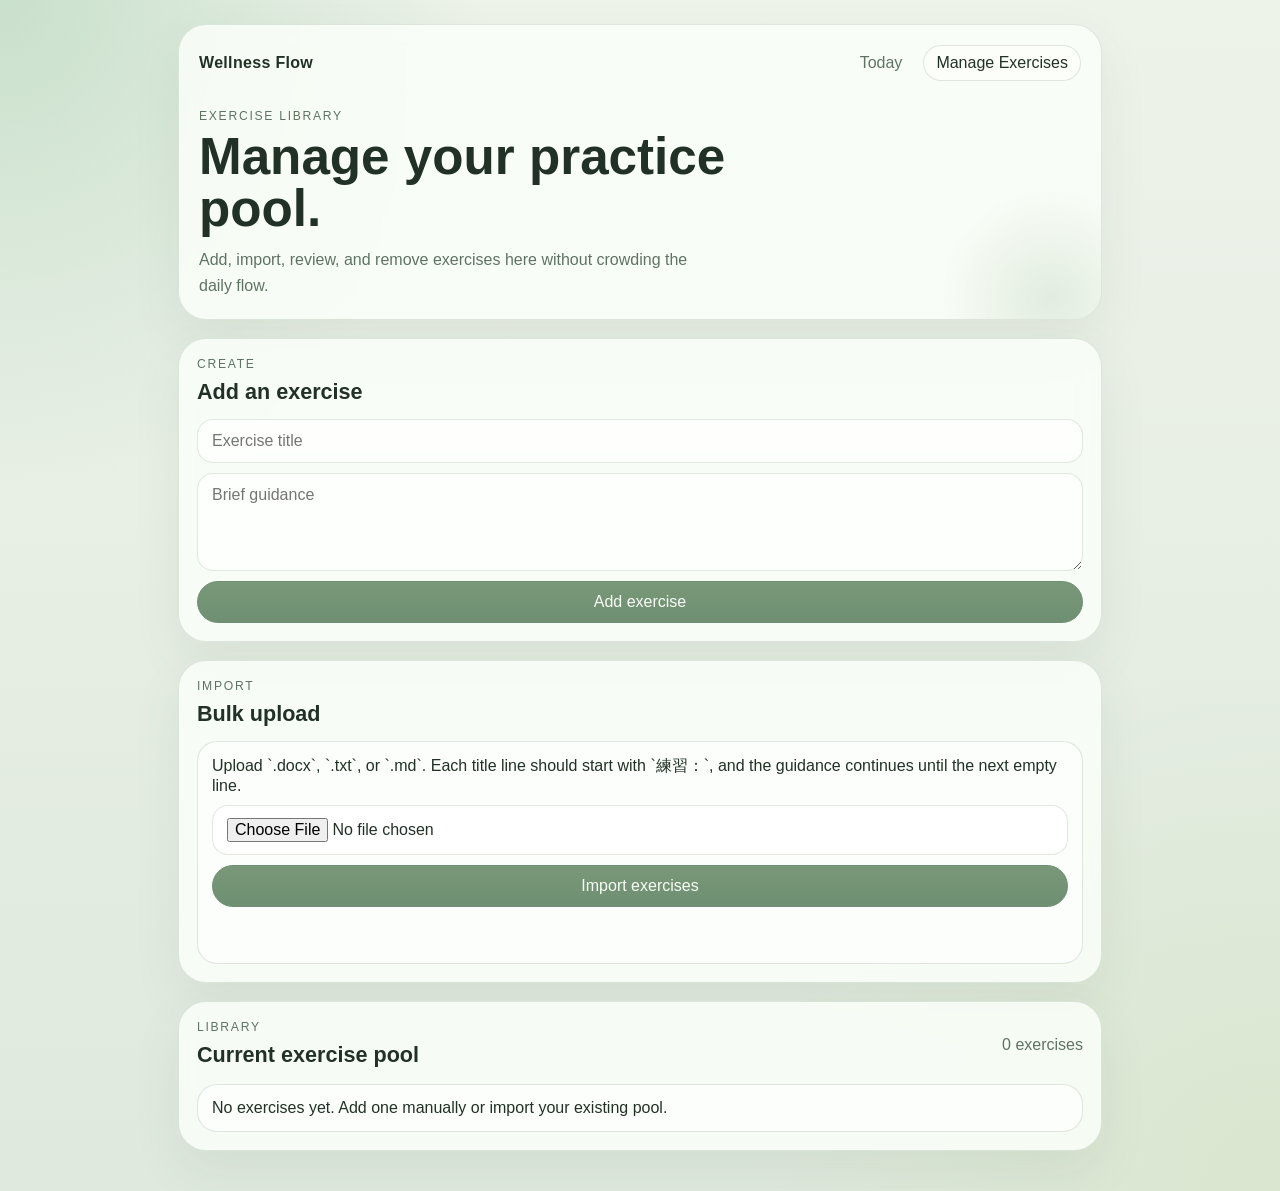
==== manage.html @ dbfeb9e3 "Initial wellness flow app" ====
<!doctype html>
<html lang="en">
  <head>
    <meta charset="UTF-8" />
    <meta name="viewport" content="width=device-width, initial-scale=1.0" />
    <meta name="theme-color" content="#8ea889" />
    <link rel="manifest" href="manifest.webmanifest" />
    <link rel="stylesheet" href="styles.css" />
    <title>Manage Exercises | Wellness Flow</title>
  </head>
  <body data-page="manage">
    <main class="app-shell">
      <header class="hero-panel hero-compact">
        <nav class="top-nav" aria-label="Primary">
          <a class="brand" href="index.html">Wellness Flow</a>
          <div class="nav-links">
            <a class="nav-link" href="index.html">Today</a>
            <a class="nav-link is-active" href="manage.html">Manage Exercises</a>
          </div>
        </nav>
        <div class="hero-copy">
          <p class="eyebrow">Exercise library</p>
          <h1>Manage your practice pool.</h1>
          <p class="hero-text">
            Add, import, review, and remove exercises here without crowding the daily flow.
          </p>
        </div>
      </header>

      <section class="card" aria-labelledby="exercise-title">
        <div class="section-heading">
          <div>
            <p class="eyebrow">Create</p>
            <h2 id="exercise-title">Add an exercise</h2>
          </div>
        </div>
        <form id="exercise-form" class="stack">
          <input id="exercise-name" type="text" placeholder="Exercise title" required />
          <textarea id="exercise-guidance" placeholder="Brief guidance" rows="4" required></textarea>
          <button type="submit">Add exercise</button>
        </form>
      </section>

      <section class="card" aria-labelledby="import-title">
        <div class="section-heading">
          <div>
            <p class="eyebrow">Import</p>
            <h2 id="import-title">Bulk upload</h2>
          </div>
        </div>
        <div class="import-box stack">
          <label for="exercise-file">
            Upload `.docx`, `.txt`, or `.md`. Each title line should start with `練習：`, and the guidance continues until the next empty line.
          </label>
          <input id="exercise-file" type="file" accept=".docx,.txt,.md,.text" />
          <button id="import-exercises" type="button">Import exercises</button>
          <p id="import-status" class="status"></p>
        </div>
      </section>

      <section class="card" aria-labelledby="library-title">
        <div class="section-heading">
          <div>
            <p class="eyebrow">Library</p>
            <h2 id="library-title">Current exercise pool</h2>
          </div>
          <p id="exercise-count" class="muted"></p>
        </div>
        <ul id="exercise-list" class="exercise-list"></ul>
      </section>
    </main>

    <script src="app.js"></script>
  </body>
</html>
---- styles.css ----
:root {
  --bg: #eef3ea;
  --bg-deep: #dfe9de;
  --card: rgba(252, 255, 250, 0.82);
  --line: rgba(97, 122, 98, 0.18);
  --text: #223126;
  --muted: #5f7363;
  --accent: #6f8f72;
  --accent-strong: #4e6b51;
  --accent-soft: #dce9d8;
  --shadow: 0 20px 50px rgba(65, 85, 64, 0.08);
}

* {
  box-sizing: border-box;
}

html {
  min-height: 100%;
}

body {
  margin: 0;
  min-height: 100vh;
  font-family: "Avenir Next", "Segoe UI", sans-serif;
  color: var(--text);
  background:
    radial-gradient(circle at top left, rgba(197, 222, 201, 0.9), transparent 28%),
    radial-gradient(circle at bottom right, rgba(218, 230, 206, 0.95), transparent 30%),
    linear-gradient(180deg, var(--bg) 0%, var(--bg-deep) 100%);
}

a {
  color: inherit;
}

.app-shell {
  max-width: 960px;
  margin: 0 auto;
  padding: 24px 18px 40px;
  display: grid;
  gap: 18px;
}

.hero-panel,
.card {
  border: 1px solid var(--line);
  border-radius: 28px;
  background: var(--card);
  box-shadow: var(--shadow);
  backdrop-filter: blur(10px);
}

.hero-panel {
  padding: 20px;
  overflow: hidden;
  position: relative;
}

.hero-panel::after {
  content: "";
  position: absolute;
  inset: auto -60px -90px auto;
  width: 220px;
  height: 220px;
  border-radius: 50%;
  background: radial-gradient(circle, rgba(154, 185, 149, 0.24) 0%, transparent 72%);
  pointer-events: none;
}

.hero-compact {
  min-height: 0;
}

.top-nav {
  display: flex;
  justify-content: space-between;
  align-items: center;
  gap: 12px;
  flex-wrap: wrap;
}

.brand {
  font-weight: 600;
  letter-spacing: 0.02em;
  text-decoration: none;
}

.nav-links {
  display: flex;
  gap: 8px;
  flex-wrap: wrap;
}

.nav-link {
  text-decoration: none;
  color: var(--muted);
  padding: 8px 12px;
  border-radius: 999px;
  border: 1px solid transparent;
}

.nav-link.is-active {
  color: var(--text);
  border-color: rgba(90, 118, 91, 0.18);
  background: rgba(255, 255, 255, 0.45);
}

.hero-copy {
  margin-top: 28px;
  max-width: 620px;
}

.eyebrow {
  margin: 0 0 8px;
  font-size: 0.76rem;
  letter-spacing: 0.14em;
  text-transform: uppercase;
  color: var(--muted);
}

h1 {
  margin: 0;
  font-size: clamp(2.1rem, 5vw, 3.2rem);
  line-height: 1.02;
  font-weight: 600;
}

h2 {
  margin: 0;
  font-size: 1.35rem;
  font-weight: 600;
}

.hero-text,
.muted,
.status {
  color: var(--muted);
}

.hero-text {
  margin: 12px 0 0;
  max-width: 56ch;
  font-size: 1rem;
  line-height: 1.6;
}

.card {
  padding: 18px;
}

.section-heading {
  display: flex;
  justify-content: space-between;
  align-items: start;
  gap: 12px;
  margin-bottom: 14px;
}

.text-link {
  color: var(--accent-strong);
  text-decoration: none;
}

.row {
  display: flex;
  gap: 10px;
  flex-wrap: wrap;
  align-items: center;
}

.between {
  justify-content: space-between;
}

.stack {
  display: grid;
  gap: 10px;
}

input,
textarea,
select,
button {
  font: inherit;
}

input,
textarea,
select {
  width: 100%;
  border: 1px solid rgba(97, 122, 98, 0.18);
  background: rgba(255, 255, 255, 0.78);
  color: var(--text);
  border-radius: 16px;
  padding: 12px 14px;
  transition: border-color 0.2s ease, box-shadow 0.2s ease;
}

input:focus,
textarea:focus,
select:focus {
  outline: none;
  border-color: rgba(79, 111, 83, 0.5);
  box-shadow: 0 0 0 4px rgba(111, 143, 114, 0.12);
}

button {
  border: 1px solid var(--accent);
  background: linear-gradient(180deg, #799879 0%, var(--accent) 100%);
  color: #f8fcf6;
  border-radius: 999px;
  padding: 11px 16px;
  cursor: pointer;
  transition: transform 0.15s ease, background 0.2s ease;
}

button:hover {
  transform: translateY(-1px);
  background: linear-gradient(180deg, #6d8a6d 0%, var(--accent-strong) 100%);
}

button.ghost {
  background: rgba(255, 255, 255, 0.45);
  color: var(--accent-strong);
  border-color: rgba(90, 118, 91, 0.22);
}

.reminder-card .row label {
  color: var(--muted);
}

.practice-card {
  display: grid;
  gap: 14px;
}

.selected {
  min-height: 140px;
  padding: 18px;
  border-radius: 24px;
  border: 1px solid rgba(111, 143, 114, 0.18);
  background:
    radial-gradient(circle at top right, rgba(191, 217, 194, 0.5), transparent 28%),
    linear-gradient(180deg, rgba(255, 255, 255, 0.84) 0%, rgba(240, 246, 238, 0.96) 100%);
}

.selected strong {
  display: block;
  font-size: 1.35rem;
  margin-bottom: 8px;
}

.selected p {
  margin: 0;
  line-height: 1.65;
  color: var(--muted);
}

.hidden {
  display: none;
}

.stats-grid {
  display: block;
}

.stats {
  display: grid;
  grid-template-columns: repeat(3, minmax(0, 1fr));
  gap: 12px;
}

.stats .item {
  border: 1px solid var(--line);
  border-radius: 24px;
  padding: 16px;
  background: rgba(252, 255, 250, 0.74);
}

.stats .value {
  display: block;
  margin-bottom: 6px;
  font-size: 1.5rem;
  font-weight: 600;
}

.legend {
  margin: 10px 0 0;
}

.calendar {
  margin-top: 14px;
  display: grid;
  grid-template-columns: repeat(7, minmax(0, 1fr));
  gap: 8px;
}

.day-name,
.day {
  min-height: 54px;
  display: flex;
  align-items: center;
  justify-content: center;
  border-radius: 18px;
  text-align: center;
  font-size: 0.92rem;
}

.day-name {
  min-height: 28px;
  color: var(--muted);
}

.day {
  border: 1px solid rgba(97, 122, 98, 0.14);
  background: rgba(255, 255, 255, 0.55);
  color: var(--text);
}

.day.empty {
  border: 0;
  background: transparent;
}

.day.complete-1 {
  background: #e6eec7;
}

.day.complete-2 {
  background: #dbe8b2;
}

.day.complete-3 {
  background: #cbe0a2;
}

.day.complete-4 {
  background: #b9d88f;
}

.day.complete-5 {
  background: #a3cd82;
}

.day.today {
  outline: 2px solid rgba(79, 111, 83, 0.52);
  outline-offset: 1px;
}

.detail-box {
  margin-top: 12px;
  min-height: 24px;
}

.import-box,
.exercise-list li {
  border: 1px solid var(--line);
  border-radius: 20px;
  background: rgba(255, 255, 255, 0.58);
}

.import-box {
  padding: 14px;
}

.exercise-list {
  list-style: none;
  margin: 0;
  padding: 0;
  display: grid;
  gap: 10px;
}

.exercise-list li {
  padding: 14px;
}

.exercise-list li .top {
  display: flex;
  justify-content: space-between;
  gap: 8px;
  align-items: start;
}

.exercise-list li p {
  margin: 8px 0 0;
  color: var(--muted);
  line-height: 1.55;
  white-space: pre-wrap;
}

@media (max-width: 720px) {
  .app-shell {
    padding: 14px 12px 28px;
  }

  .hero-panel,
  .card {
    border-radius: 24px;
  }

  .hero-copy {
    margin-top: 20px;
  }

  .stats {
    grid-template-columns: 1fr;
  }

  .calendar {
    gap: 6px;
  }

  .day-name,
  .day {
    min-height: 44px;
    border-radius: 14px;
    font-size: 0.82rem;
  }
}
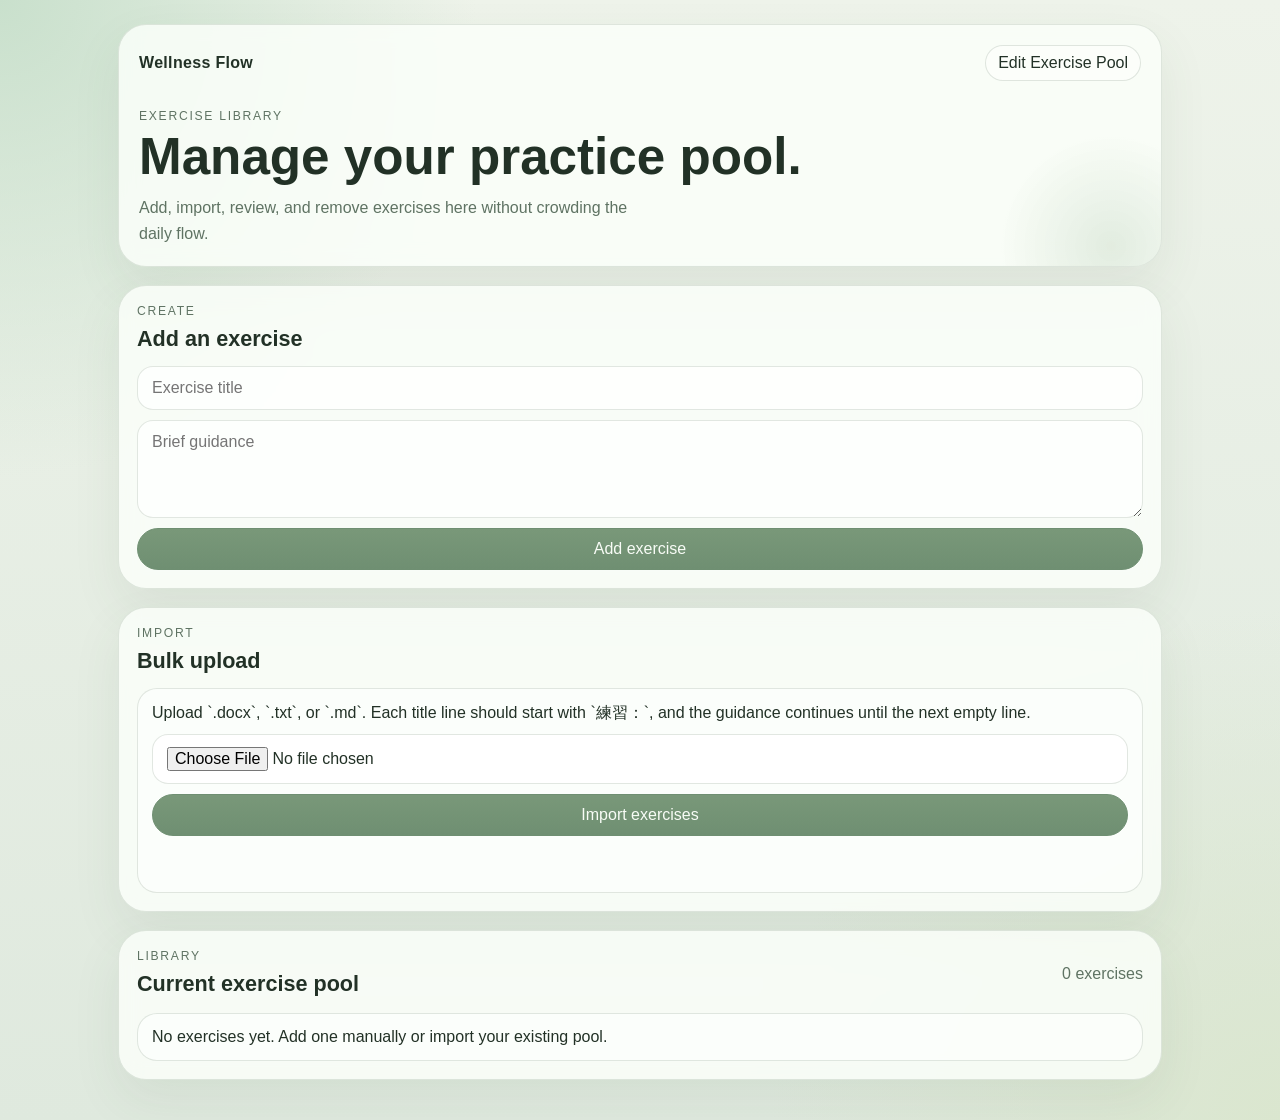
==== commit 7810286b: "Refine reminder UI and simplify navigation" ====
--- a/manage.html
+++ b/manage.html
@@ -4,6 +4,8 @@
     <meta charset="UTF-8" />
     <meta name="viewport" content="width=device-width, initial-scale=1.0" />
     <meta name="theme-color" content="#8ea889" />
+    <link rel="icon" href="icons/icon-192.png" sizes="192x192" />
+    <link rel="apple-touch-icon" href="icons/icon-192.png" />
     <link rel="manifest" href="manifest.webmanifest" />
     <link rel="stylesheet" href="styles.css" />
     <title>Manage Exercises | Wellness Flow</title>
@@ -13,10 +15,7 @@
       <header class="hero-panel hero-compact">
         <nav class="top-nav" aria-label="Primary">
           <a class="brand" href="index.html">Wellness Flow</a>
-          <div class="nav-links">
-            <a class="nav-link" href="index.html">Today</a>
-            <a class="nav-link is-active" href="manage.html">Manage Exercises</a>
-          </div>
+          <span class="nav-link is-active">Edit Exercise Pool</span>
         </nav>
         <div class="hero-copy">
           <p class="eyebrow">Exercise library</p>
--- a/styles.css
+++ b/styles.css
@@ -35,7 +35,7 @@
 }
 
 .app-shell {
-  max-width: 960px;
+  max-width: 1080px;
   margin: 0 auto;
   padding: 24px 18px 40px;
   display: grid;
@@ -86,12 +86,6 @@
   text-decoration: none;
 }
 
-.nav-links {
-  display: flex;
-  gap: 8px;
-  flex-wrap: wrap;
-}
-
 .nav-link {
   text-decoration: none;
   color: var(--muted);
@@ -108,7 +102,42 @@
 
 .hero-copy {
   margin-top: 28px;
-  max-width: 620px;
+  max-width: 100%;
+}
+
+.hero-grid {
+  margin-top: 24px;
+  display: grid;
+  grid-template-columns: minmax(0, 1fr) 300px;
+  gap: 20px;
+  align-items: start;
+}
+
+.hero-grid .hero-copy {
+  margin-top: 0;
+}
+
+.hero-reminder {
+  position: relative;
+  z-index: 1;
+  padding: 16px;
+  border: 1px solid rgba(97, 122, 98, 0.18);
+  border-radius: 22px;
+  background: rgba(255, 255, 255, 0.58);
+}
+
+.hero-reminder-row {
+  align-items: stretch;
+  flex-wrap: nowrap;
+}
+
+.hero-reminder-row input {
+  max-width: 122px;
+  min-width: 122px;
+}
+
+.hero-reminder .status {
+  margin: 10px 0 0;
 }
 
 .eyebrow {
@@ -226,8 +255,9 @@
   border-color: rgba(90, 118, 91, 0.22);
 }
 
-.reminder-card .row label {
-  color: var(--muted);
+button.is-ready {
+  background: linear-gradient(180deg, #6d8a6d 0%, var(--accent-strong) 100%);
+  border-color: var(--accent-strong);
 }
 
 .practice-card {
@@ -324,23 +354,28 @@
 }
 
 .day.complete-1 {
-  background: #e6eec7;
+  background: #edf5e6;
 }
 
 .day.complete-2 {
-  background: #dbe8b2;
+  background: #d9ebcf;
 }
 
 .day.complete-3 {
-  background: #cbe0a2;
+  background: #c1deba;
 }
 
 .day.complete-4 {
-  background: #b9d88f;
+  background: #9ecb98;
 }
 
 .day.complete-5 {
-  background: #a3cd82;
+  background: #6fa06f;
+  color: #f8fcf6;
+}
+
+.day.complete-unrated {
+  background: #dfead8;
 }
 
 .day.today {
@@ -404,6 +439,20 @@
     margin-top: 20px;
   }
 
+  .hero-grid {
+    margin-top: 20px;
+    grid-template-columns: 1fr;
+  }
+
+  .hero-reminder-row {
+    flex-wrap: wrap;
+  }
+
+  .hero-reminder-row input {
+    max-width: none;
+    min-width: 0;
+  }
+
   .stats {
     grid-template-columns: 1fr;
   }
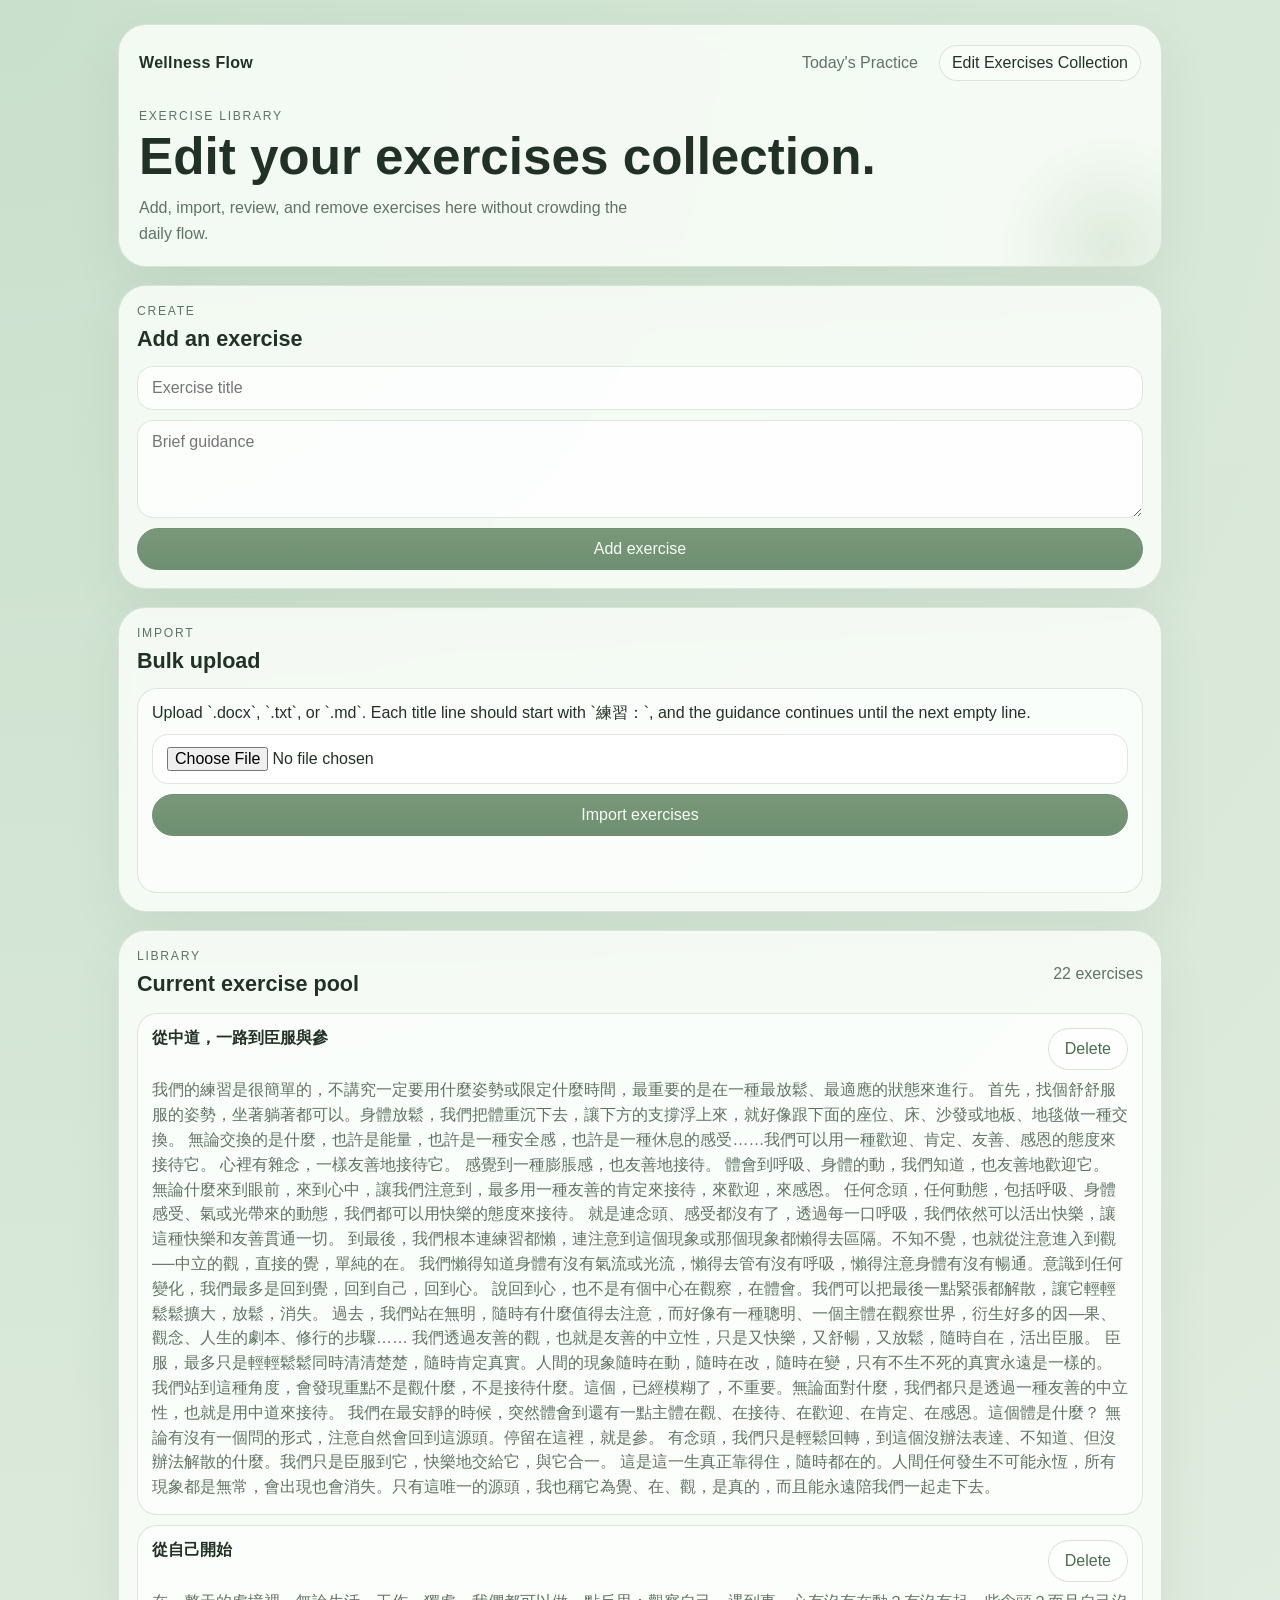
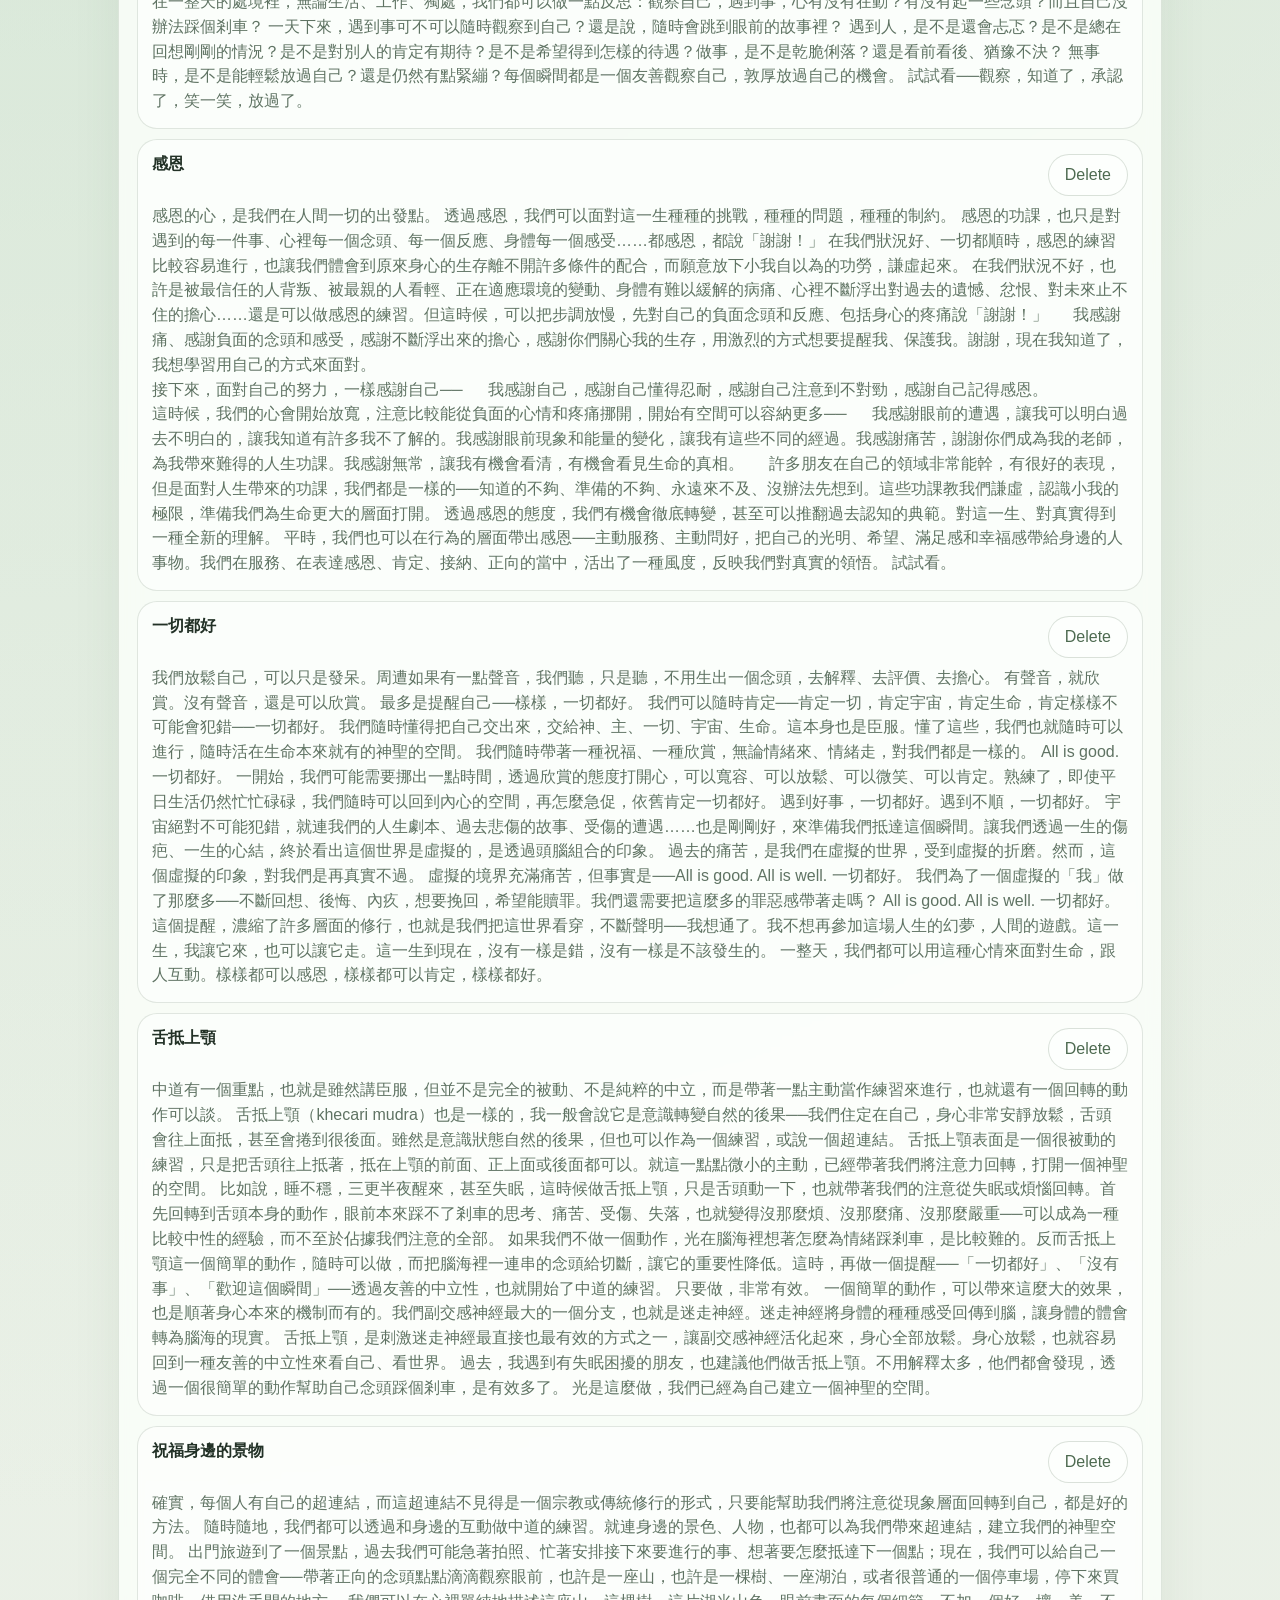
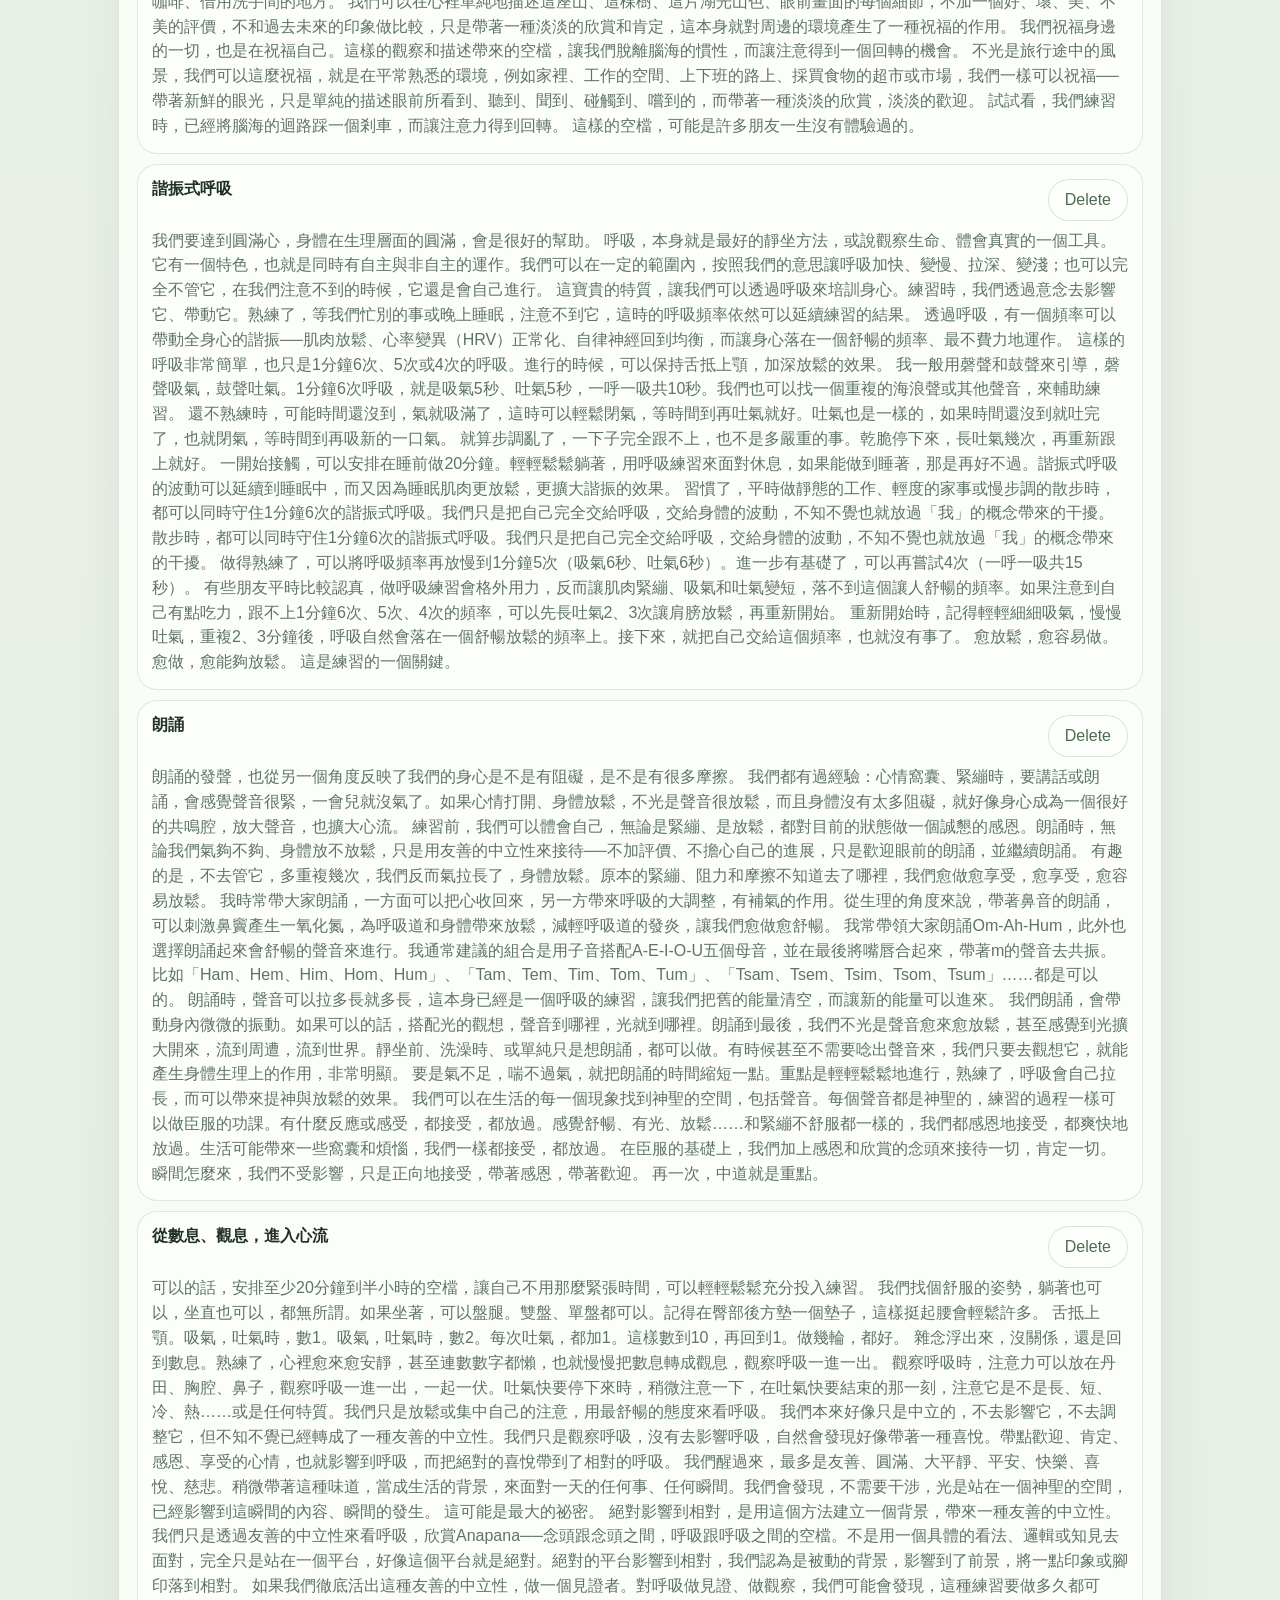
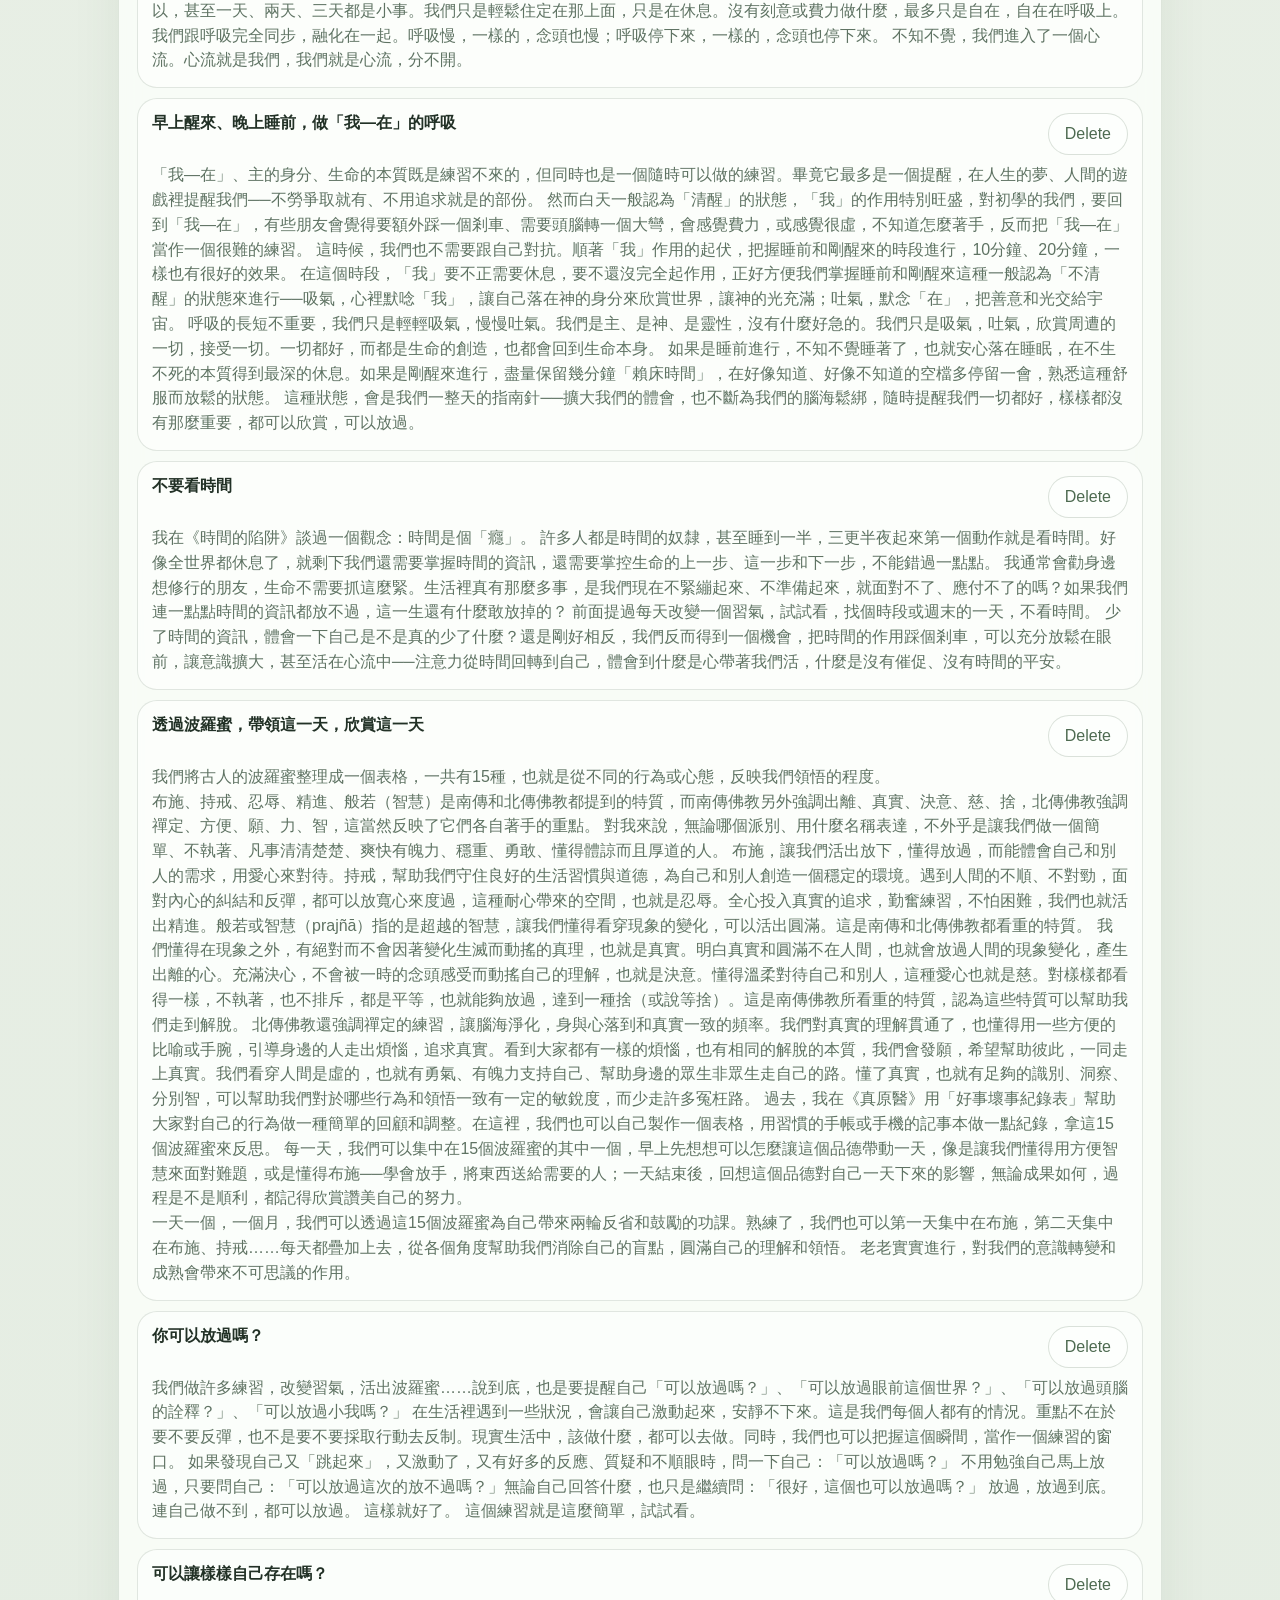
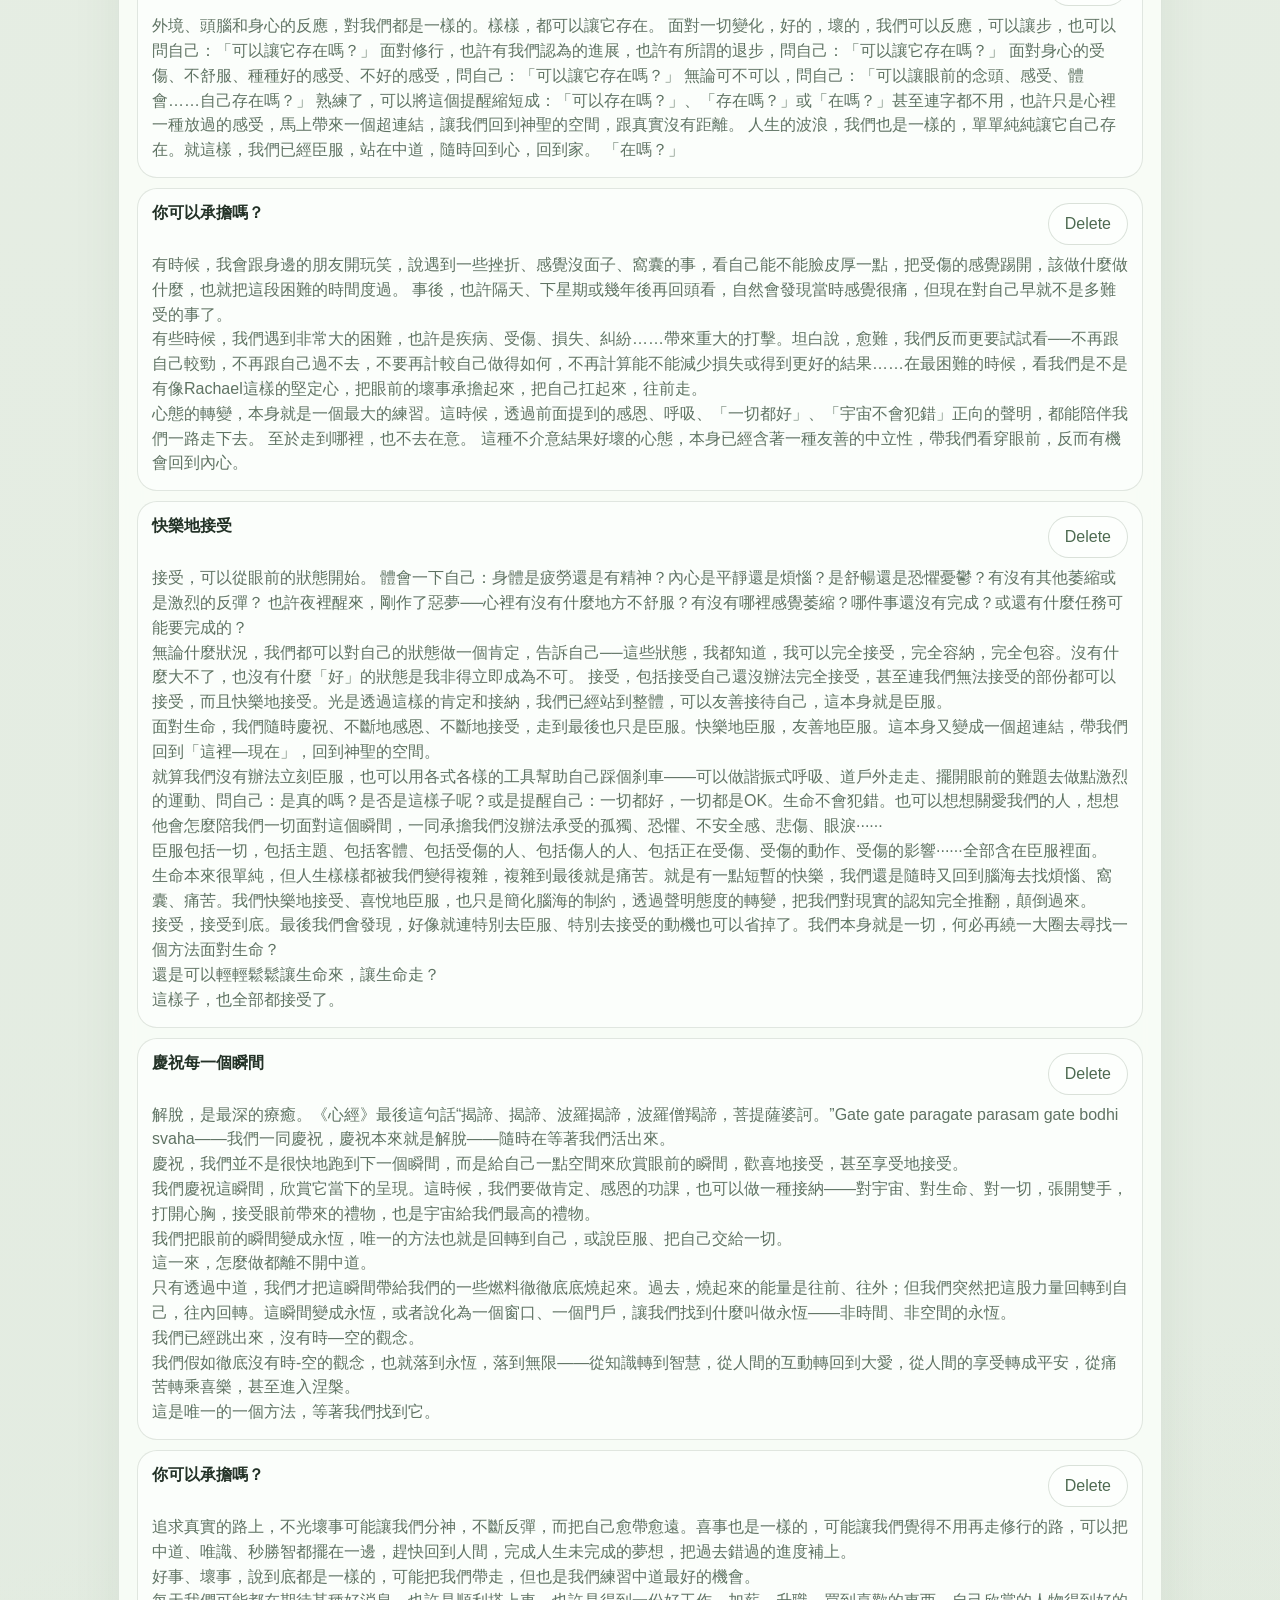
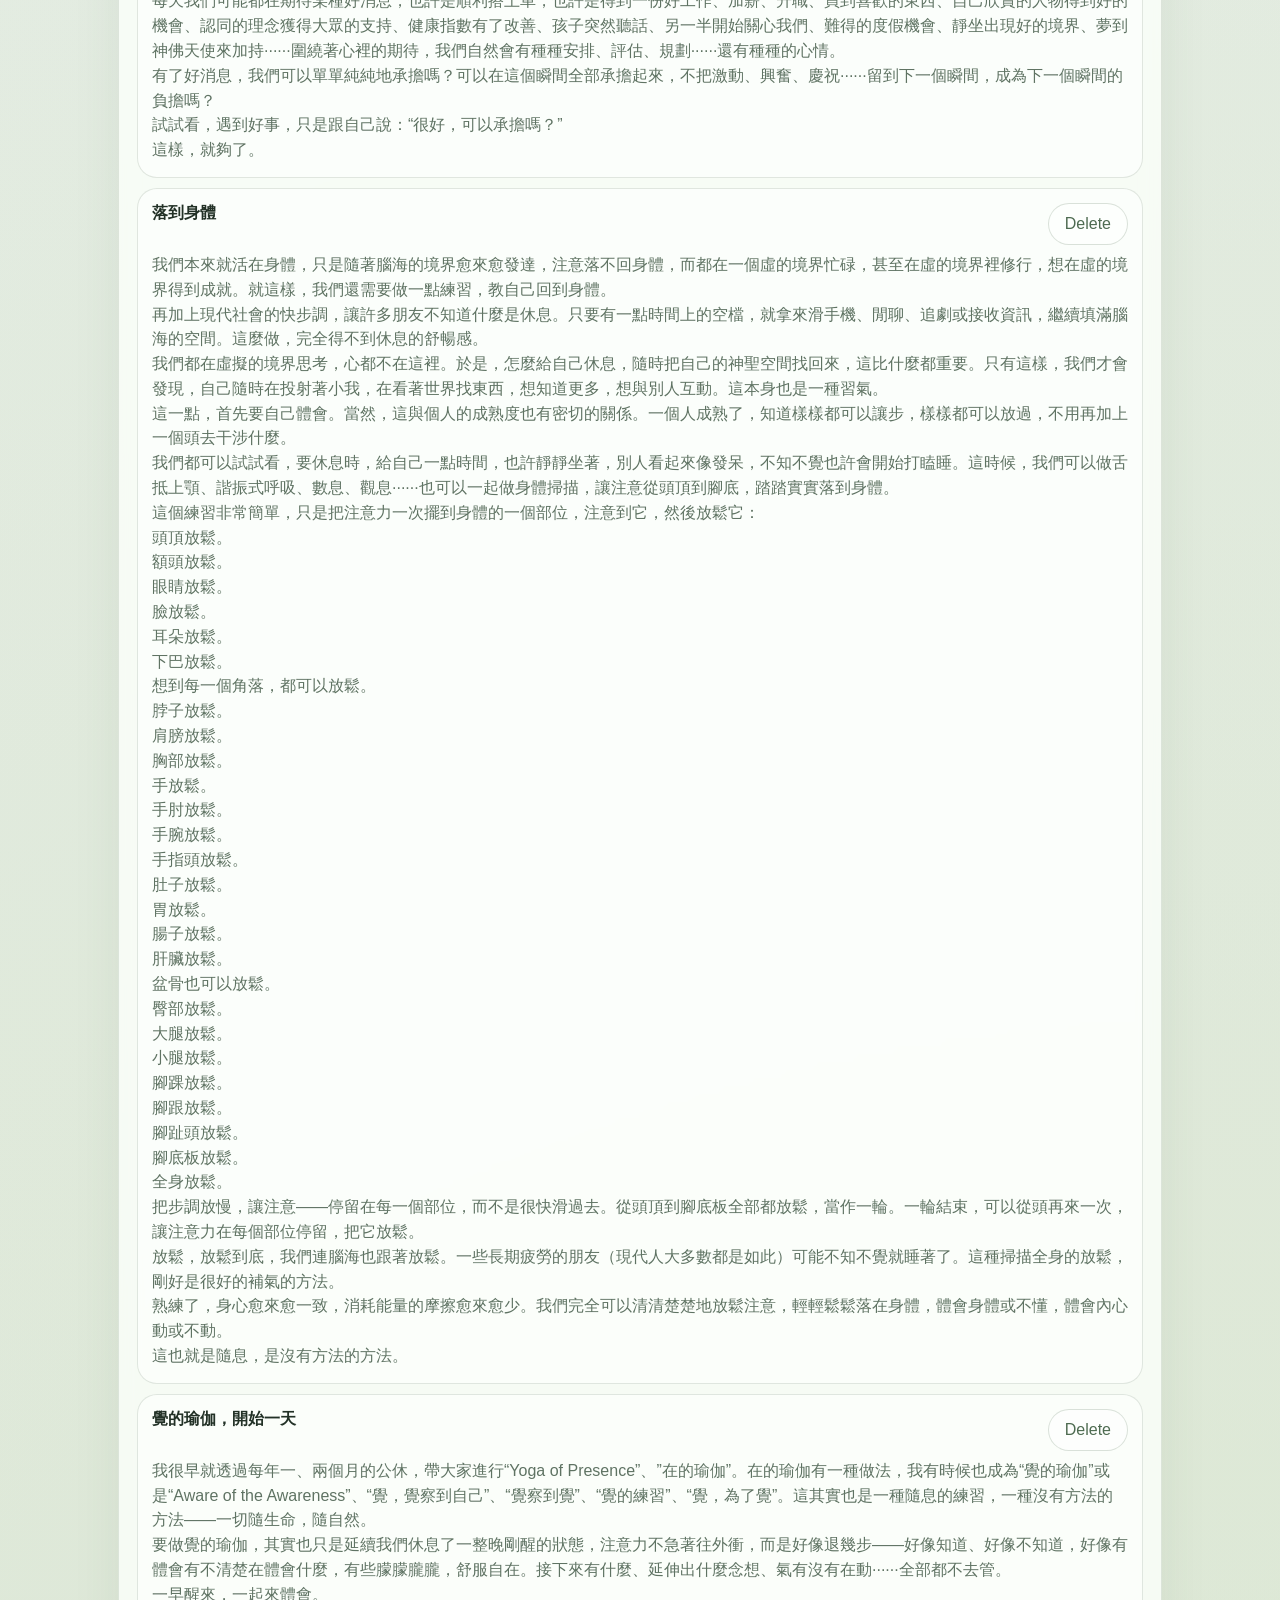
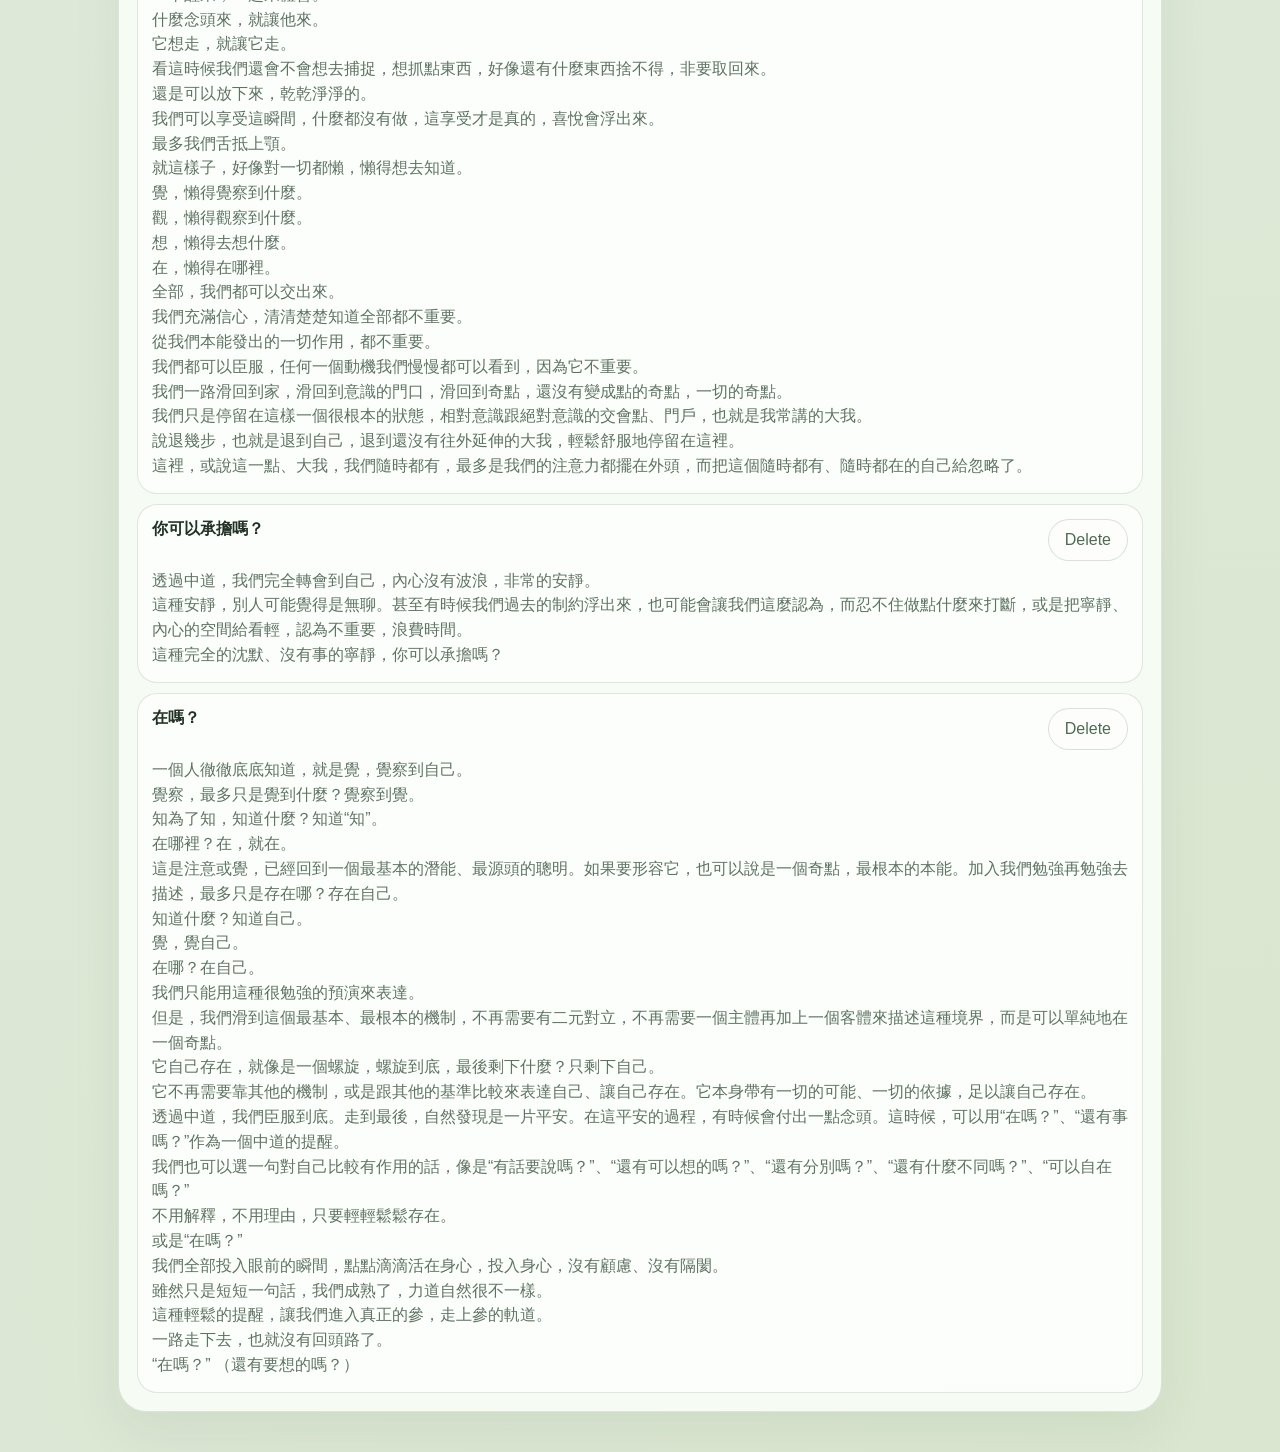
==== commit 66896f47: "Remove reminders and add starter exercises" ====
--- a/manage.html
+++ b/manage.html
@@ -15,11 +15,14 @@
       <header class="hero-panel hero-compact">
         <nav class="top-nav" aria-label="Primary">
           <a class="brand" href="index.html">Wellness Flow</a>
-          <span class="nav-link is-active">Edit Exercise Pool</span>
+          <div class="nav-actions">
+            <a class="nav-link" href="index.html">Today&apos;s Practice</a>
+            <span class="nav-link is-active">Edit Exercises Collection</span>
+          </div>
         </nav>
         <div class="hero-copy">
           <p class="eyebrow">Exercise library</p>
-          <h1>Manage your practice pool.</h1>
+          <h1>Edit your exercises collection.</h1>
           <p class="hero-text">
             Add, import, review, and remove exercises here without crowding the daily flow.
           </p>
--- a/styles.css
+++ b/styles.css
@@ -80,6 +80,12 @@
   flex-wrap: wrap;
 }
 
+.nav-actions {
+  display: flex;
+  gap: 8px;
+  flex-wrap: wrap;
+}
+
 .brand {
   font-weight: 600;
   letter-spacing: 0.02em;
@@ -103,41 +109,6 @@
 .hero-copy {
   margin-top: 28px;
   max-width: 100%;
-}
-
-.hero-grid {
-  margin-top: 24px;
-  display: grid;
-  grid-template-columns: minmax(0, 1fr) 300px;
-  gap: 20px;
-  align-items: start;
-}
-
-.hero-grid .hero-copy {
-  margin-top: 0;
-}
-
-.hero-reminder {
-  position: relative;
-  z-index: 1;
-  padding: 16px;
-  border: 1px solid rgba(97, 122, 98, 0.18);
-  border-radius: 22px;
-  background: rgba(255, 255, 255, 0.58);
-}
-
-.hero-reminder-row {
-  align-items: stretch;
-  flex-wrap: nowrap;
-}
-
-.hero-reminder-row input {
-  max-width: 122px;
-  min-width: 122px;
-}
-
-.hero-reminder .status {
-  margin: 10px 0 0;
 }
 
 .eyebrow {
@@ -255,11 +226,6 @@
   border-color: rgba(90, 118, 91, 0.22);
 }
 
-button.is-ready {
-  background: linear-gradient(180deg, #6d8a6d 0%, var(--accent-strong) 100%);
-  border-color: var(--accent-strong);
-}
-
 .practice-card {
   display: grid;
   gap: 14px;
@@ -439,20 +405,6 @@
     margin-top: 20px;
   }
 
-  .hero-grid {
-    margin-top: 20px;
-    grid-template-columns: 1fr;
-  }
-
-  .hero-reminder-row {
-    flex-wrap: wrap;
-  }
-
-  .hero-reminder-row input {
-    max-width: none;
-    min-width: 0;
-  }
-
   .stats {
     grid-template-columns: 1fr;
   }
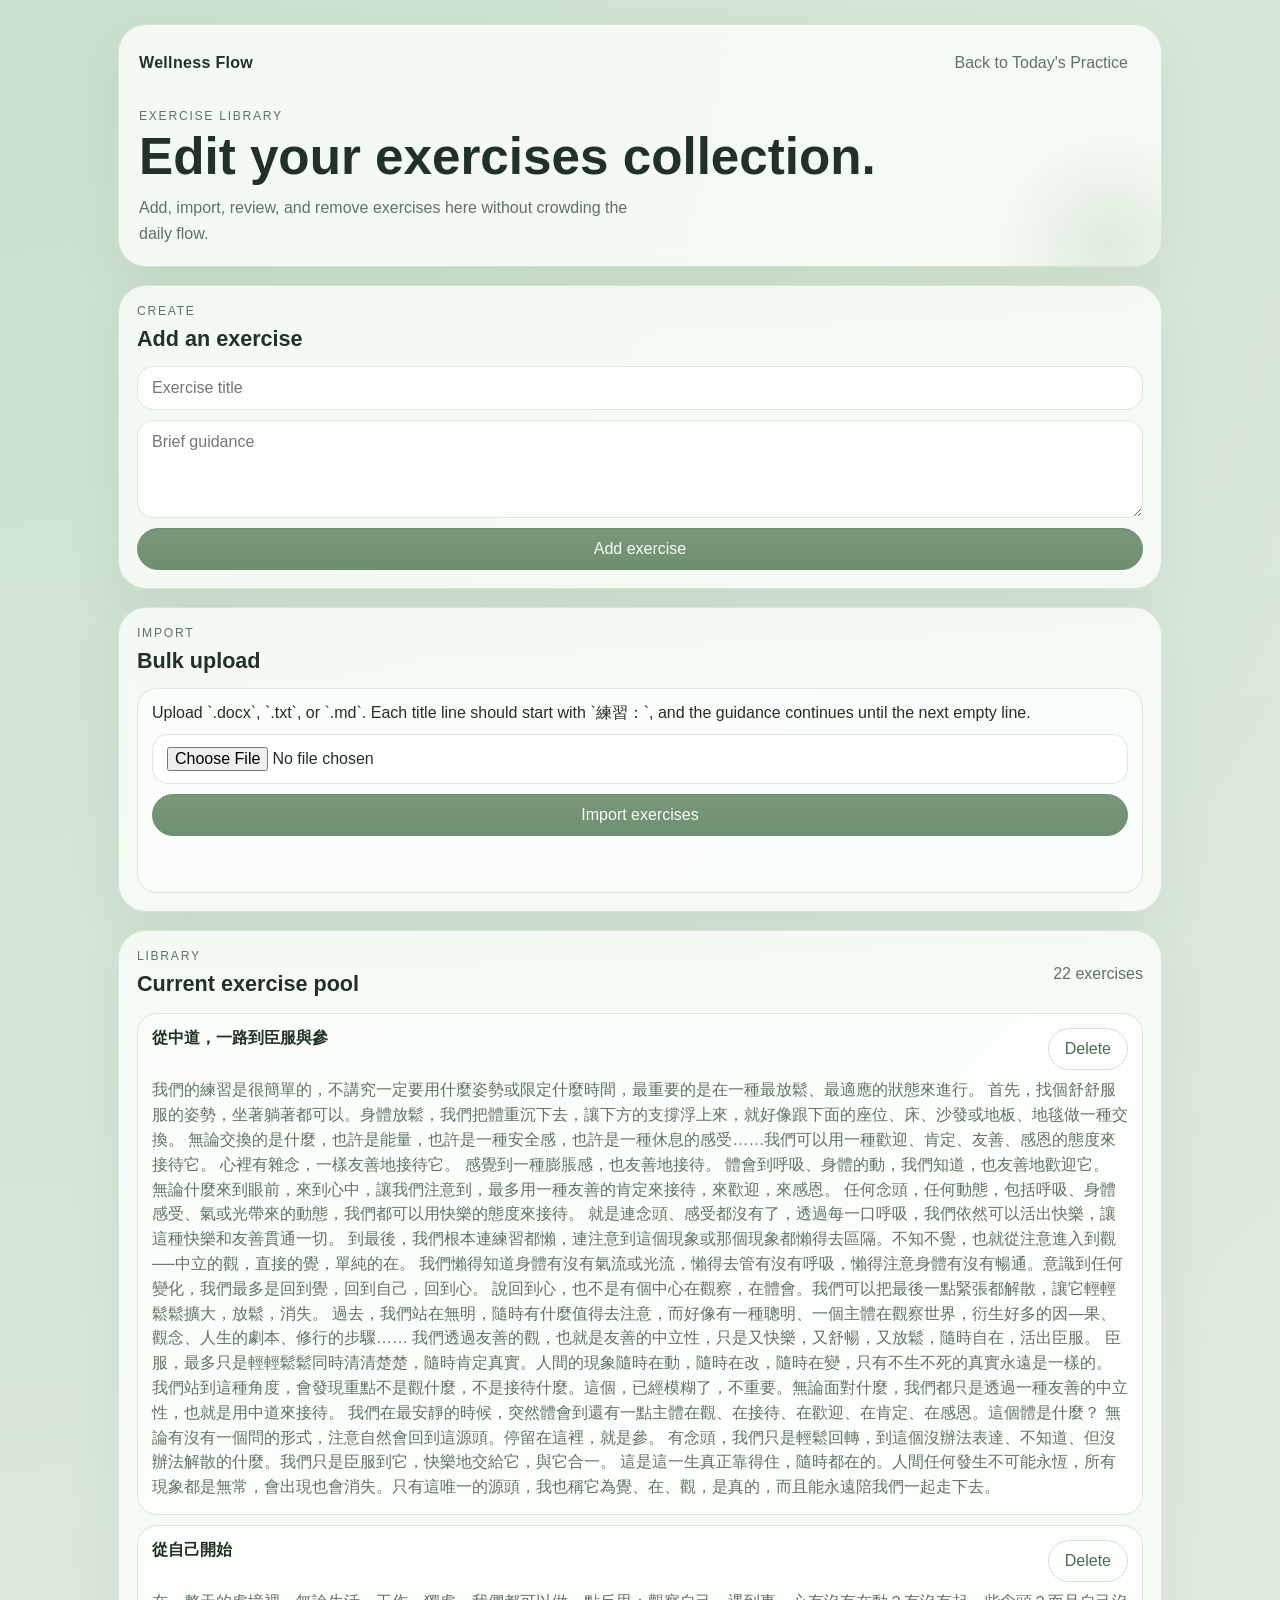
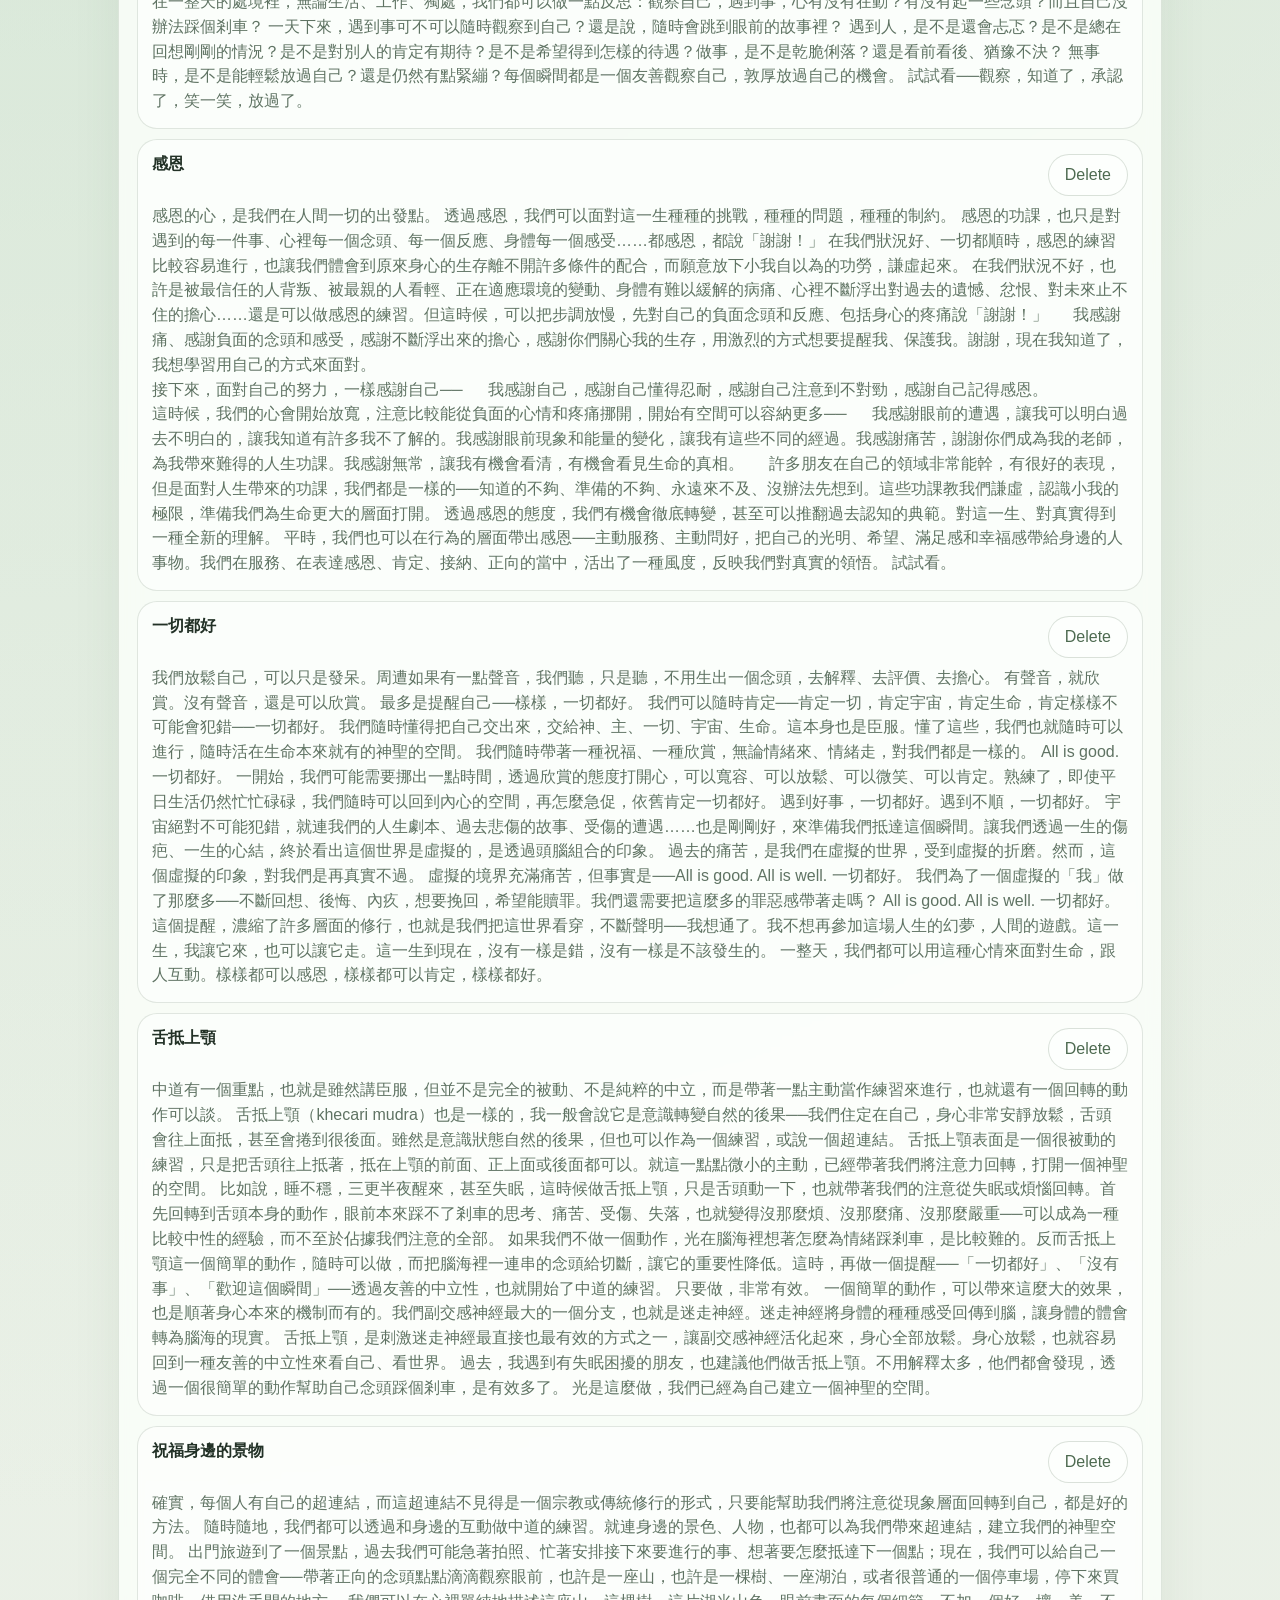
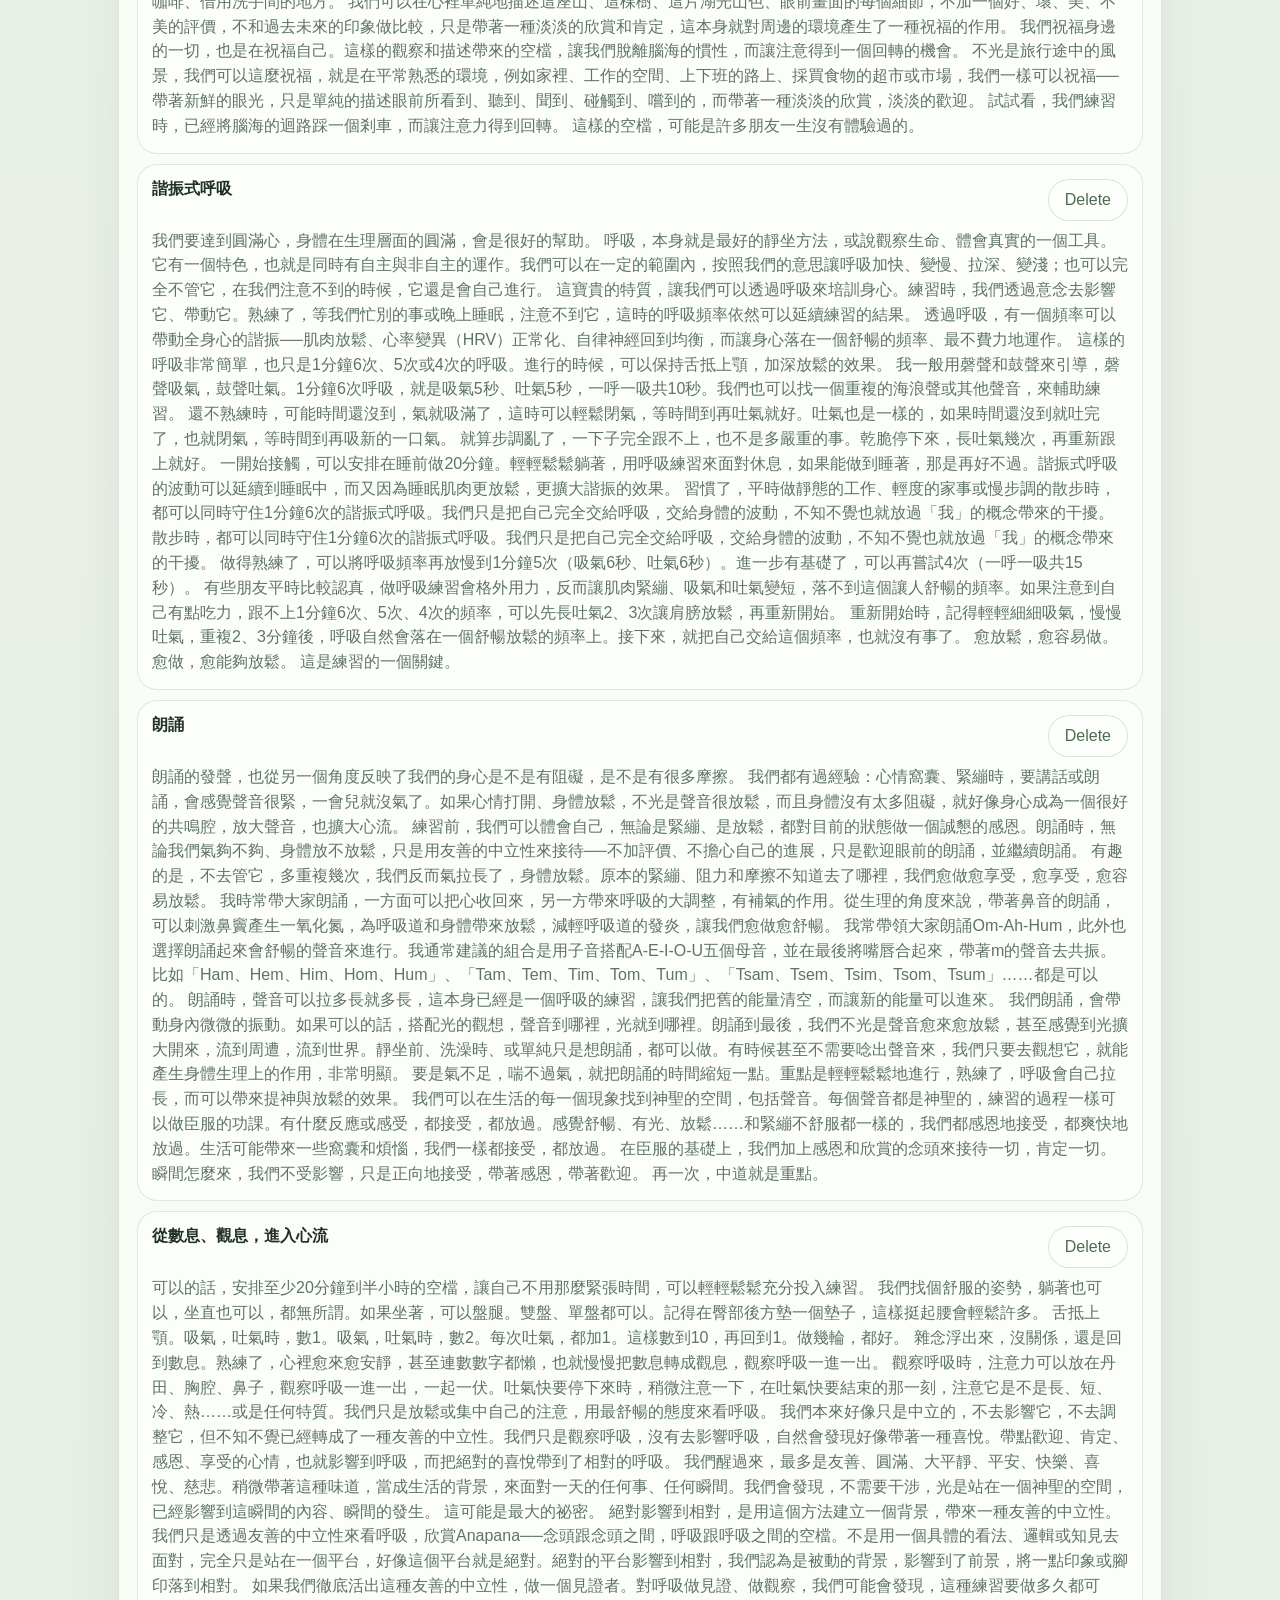
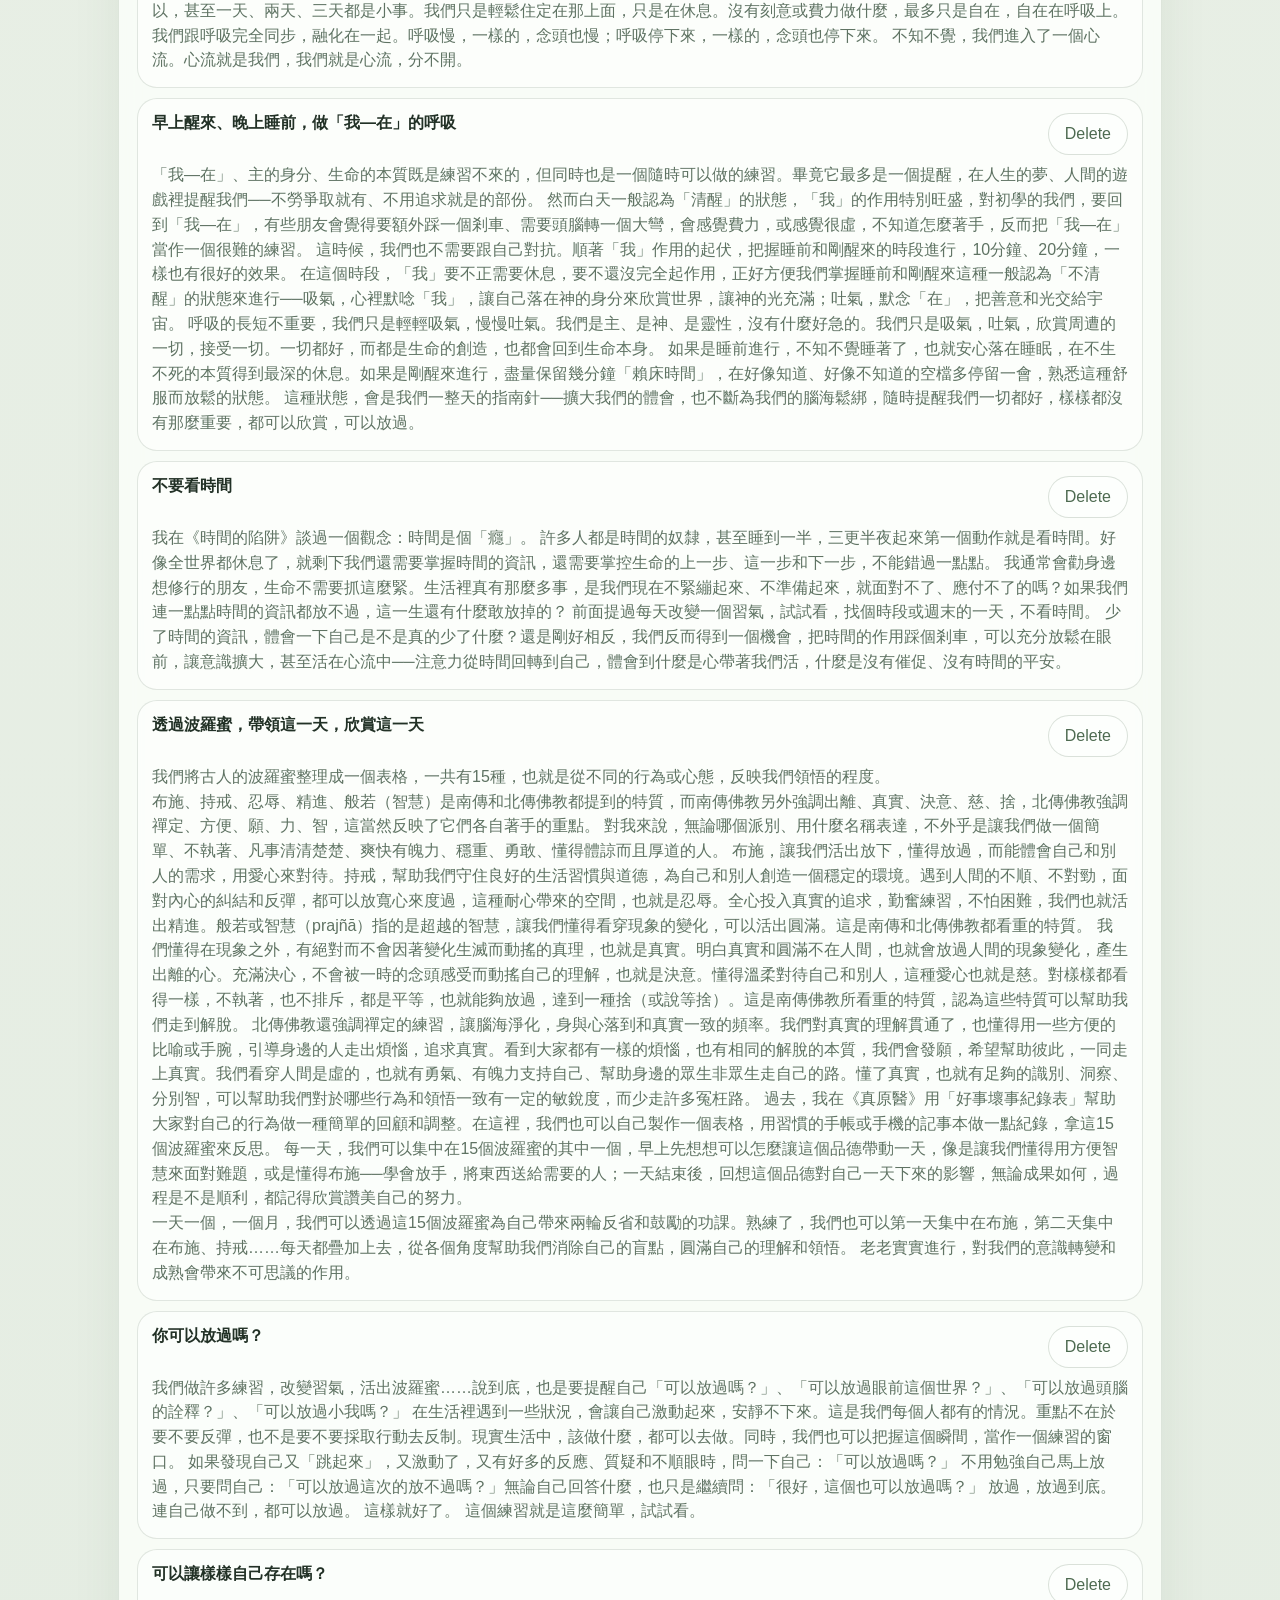
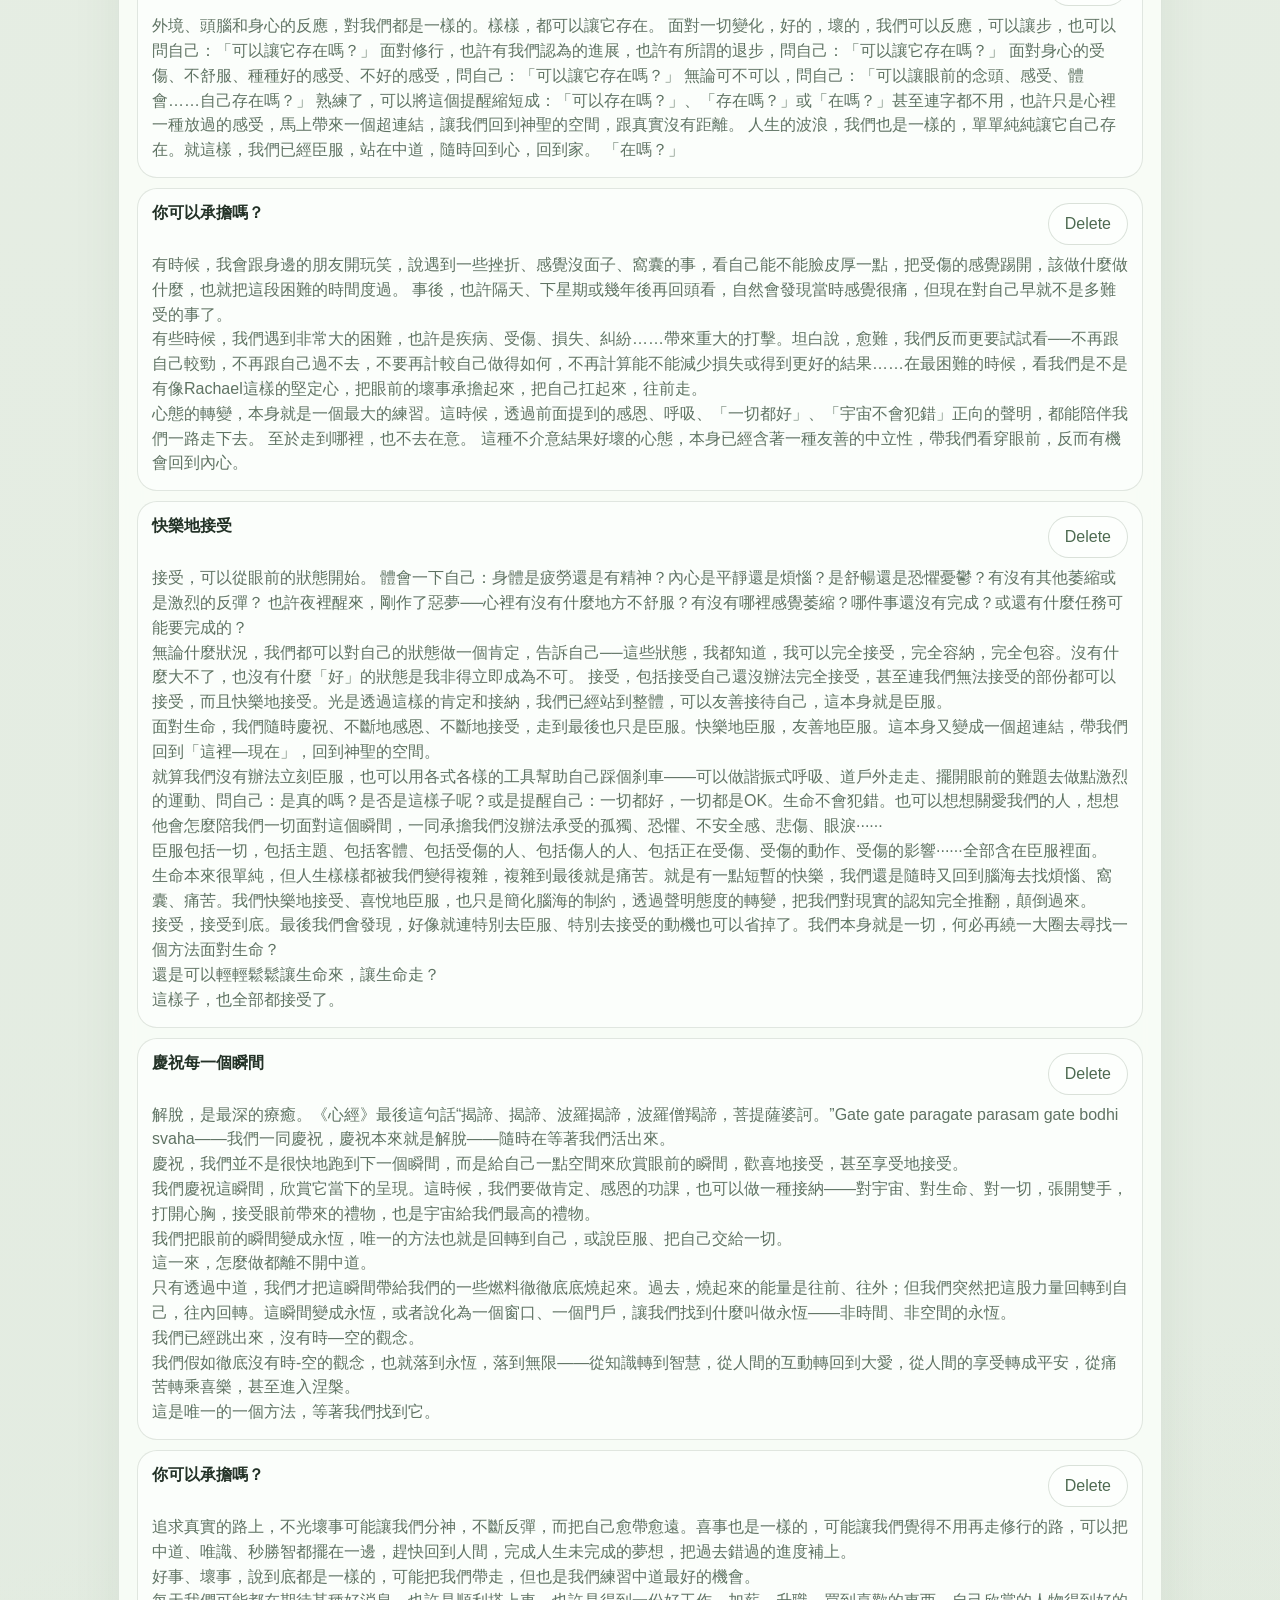
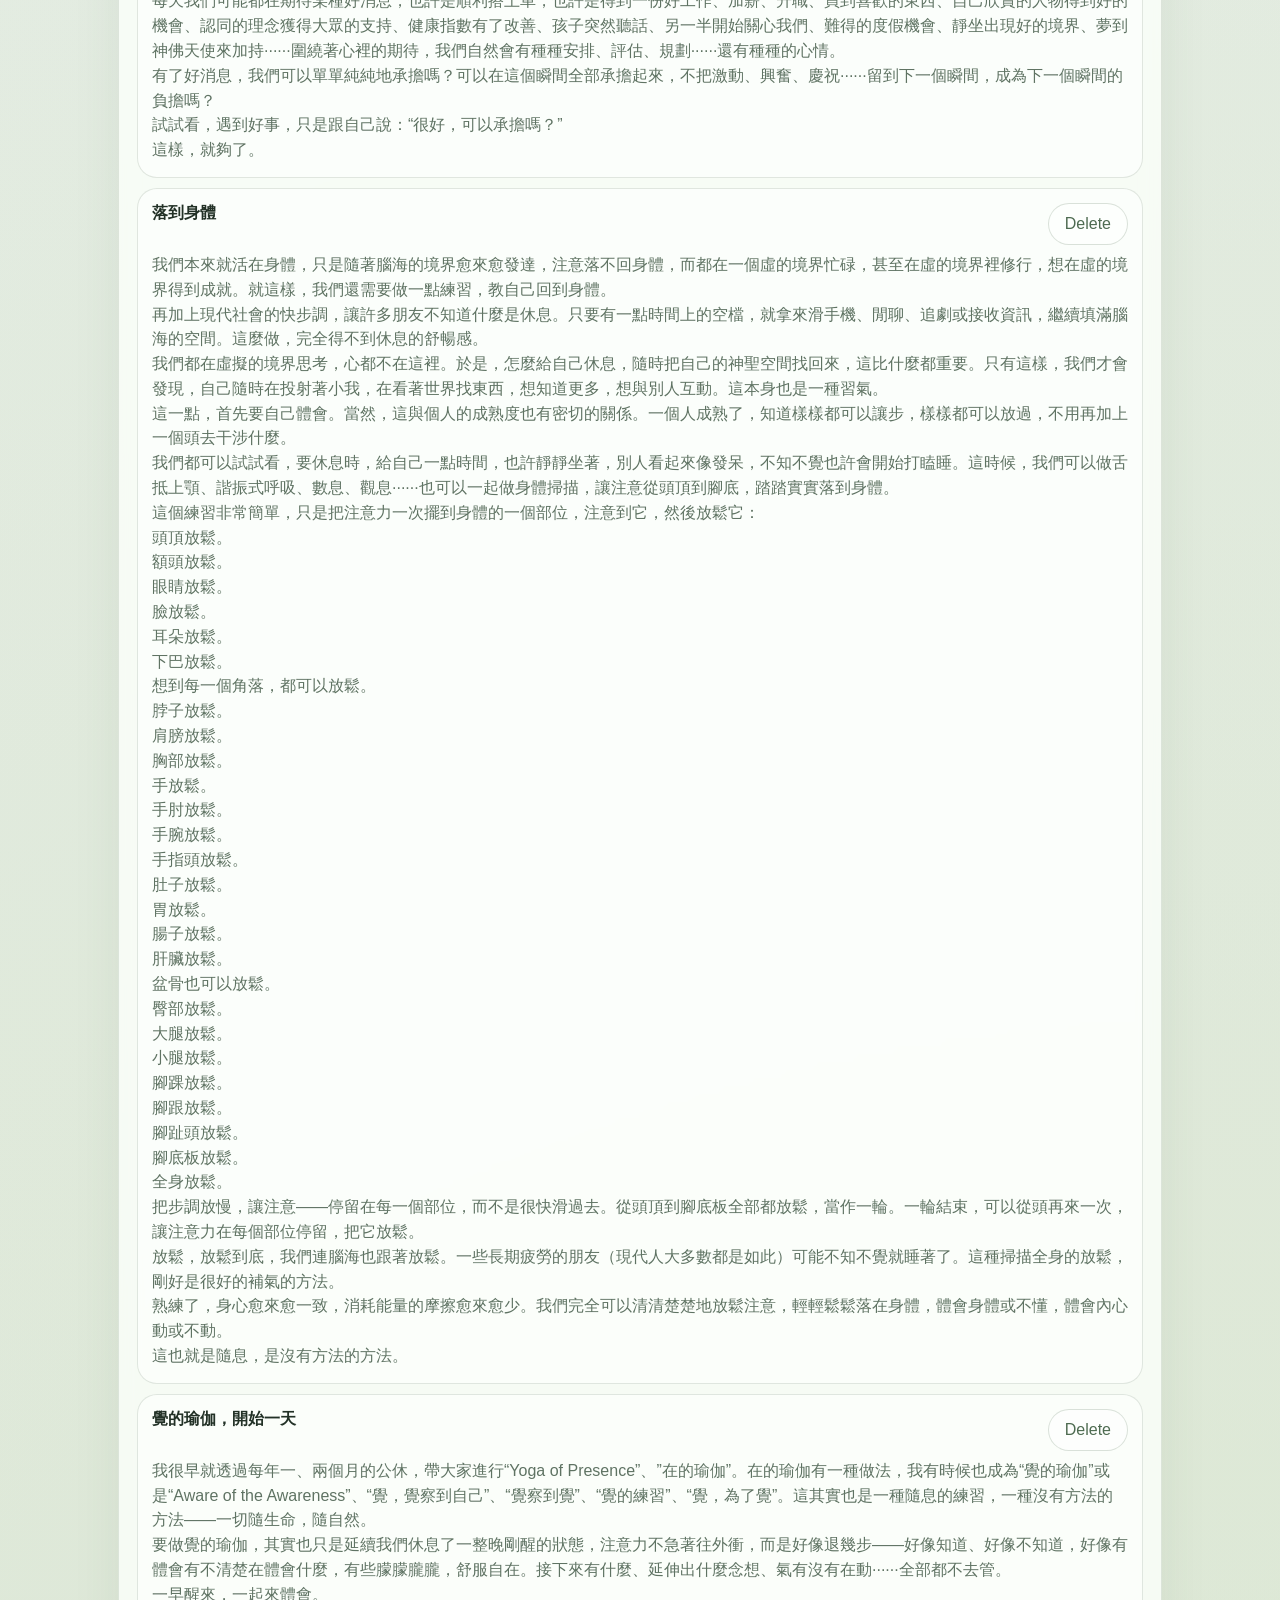
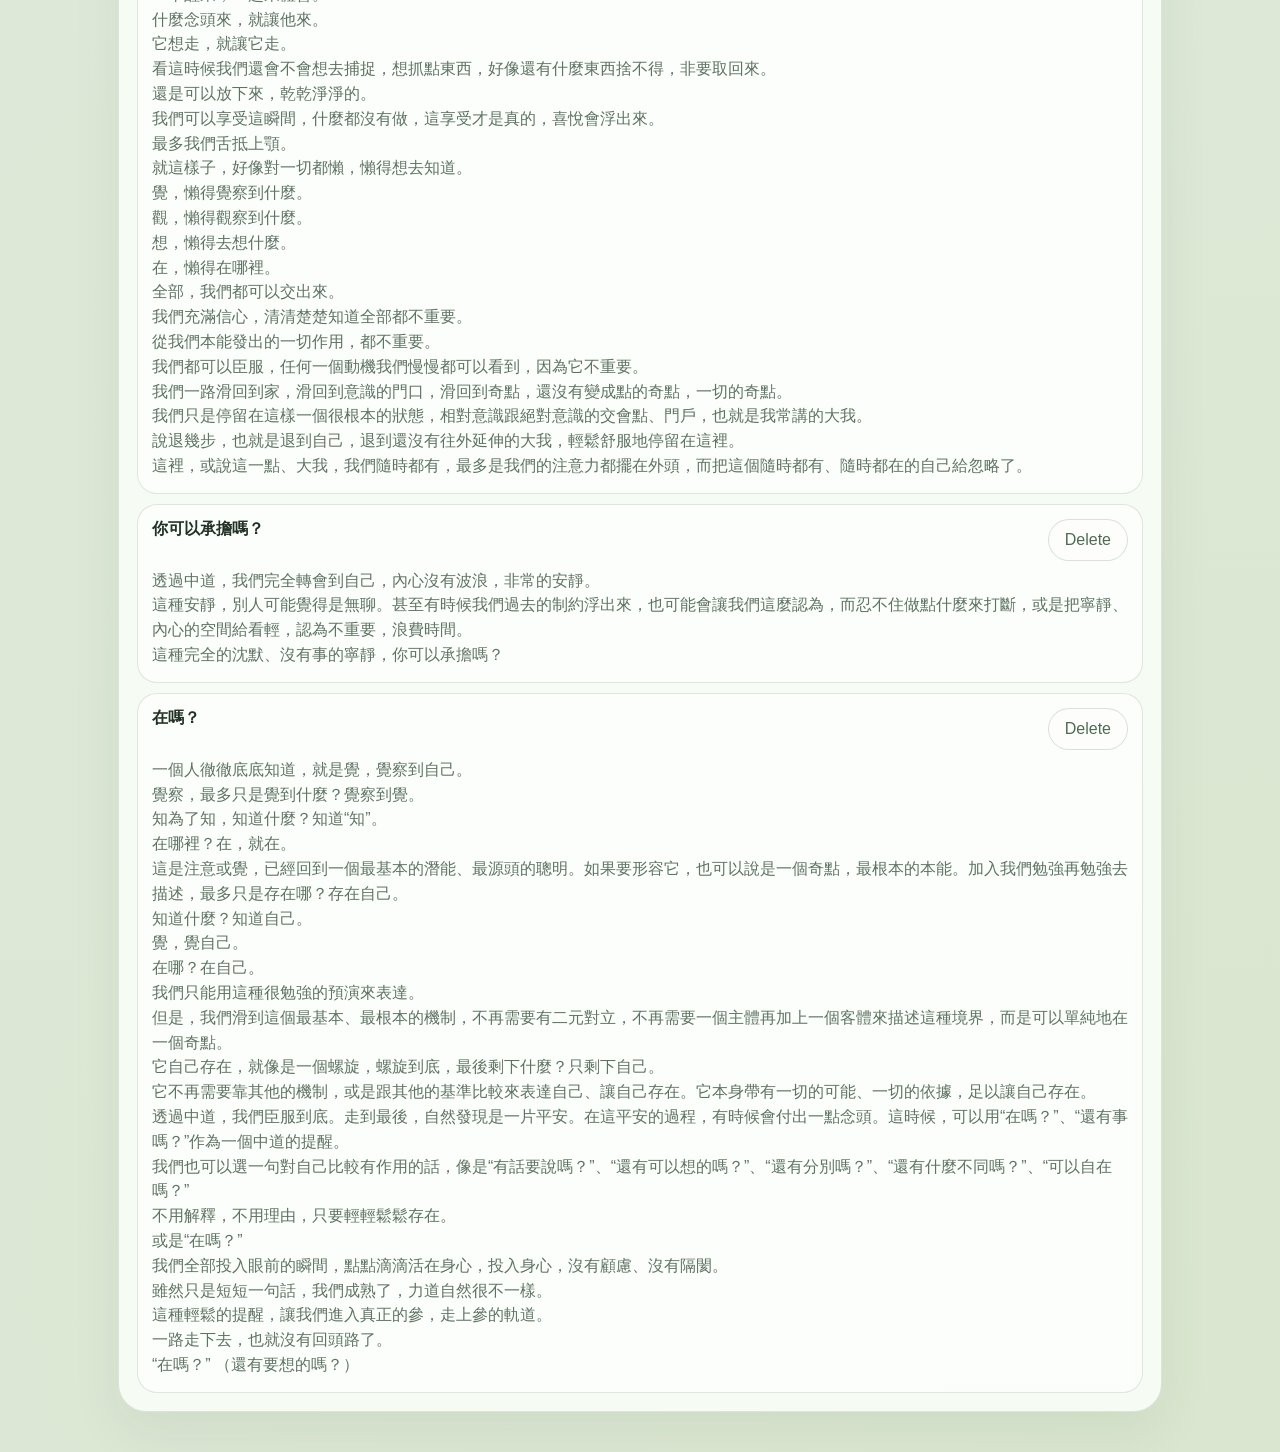
==== commit 930b999f: "Simplify page navigation labels" ====
--- a/manage.html
+++ b/manage.html
@@ -15,10 +15,7 @@
       <header class="hero-panel hero-compact">
         <nav class="top-nav" aria-label="Primary">
           <a class="brand" href="index.html">Wellness Flow</a>
-          <div class="nav-actions">
-            <a class="nav-link" href="index.html">Today&apos;s Practice</a>
-            <span class="nav-link is-active">Edit Exercises Collection</span>
-          </div>
+          <a class="nav-link" href="index.html">Back to Today&apos;s Practice</a>
         </nav>
         <div class="hero-copy">
           <p class="eyebrow">Exercise library</p>
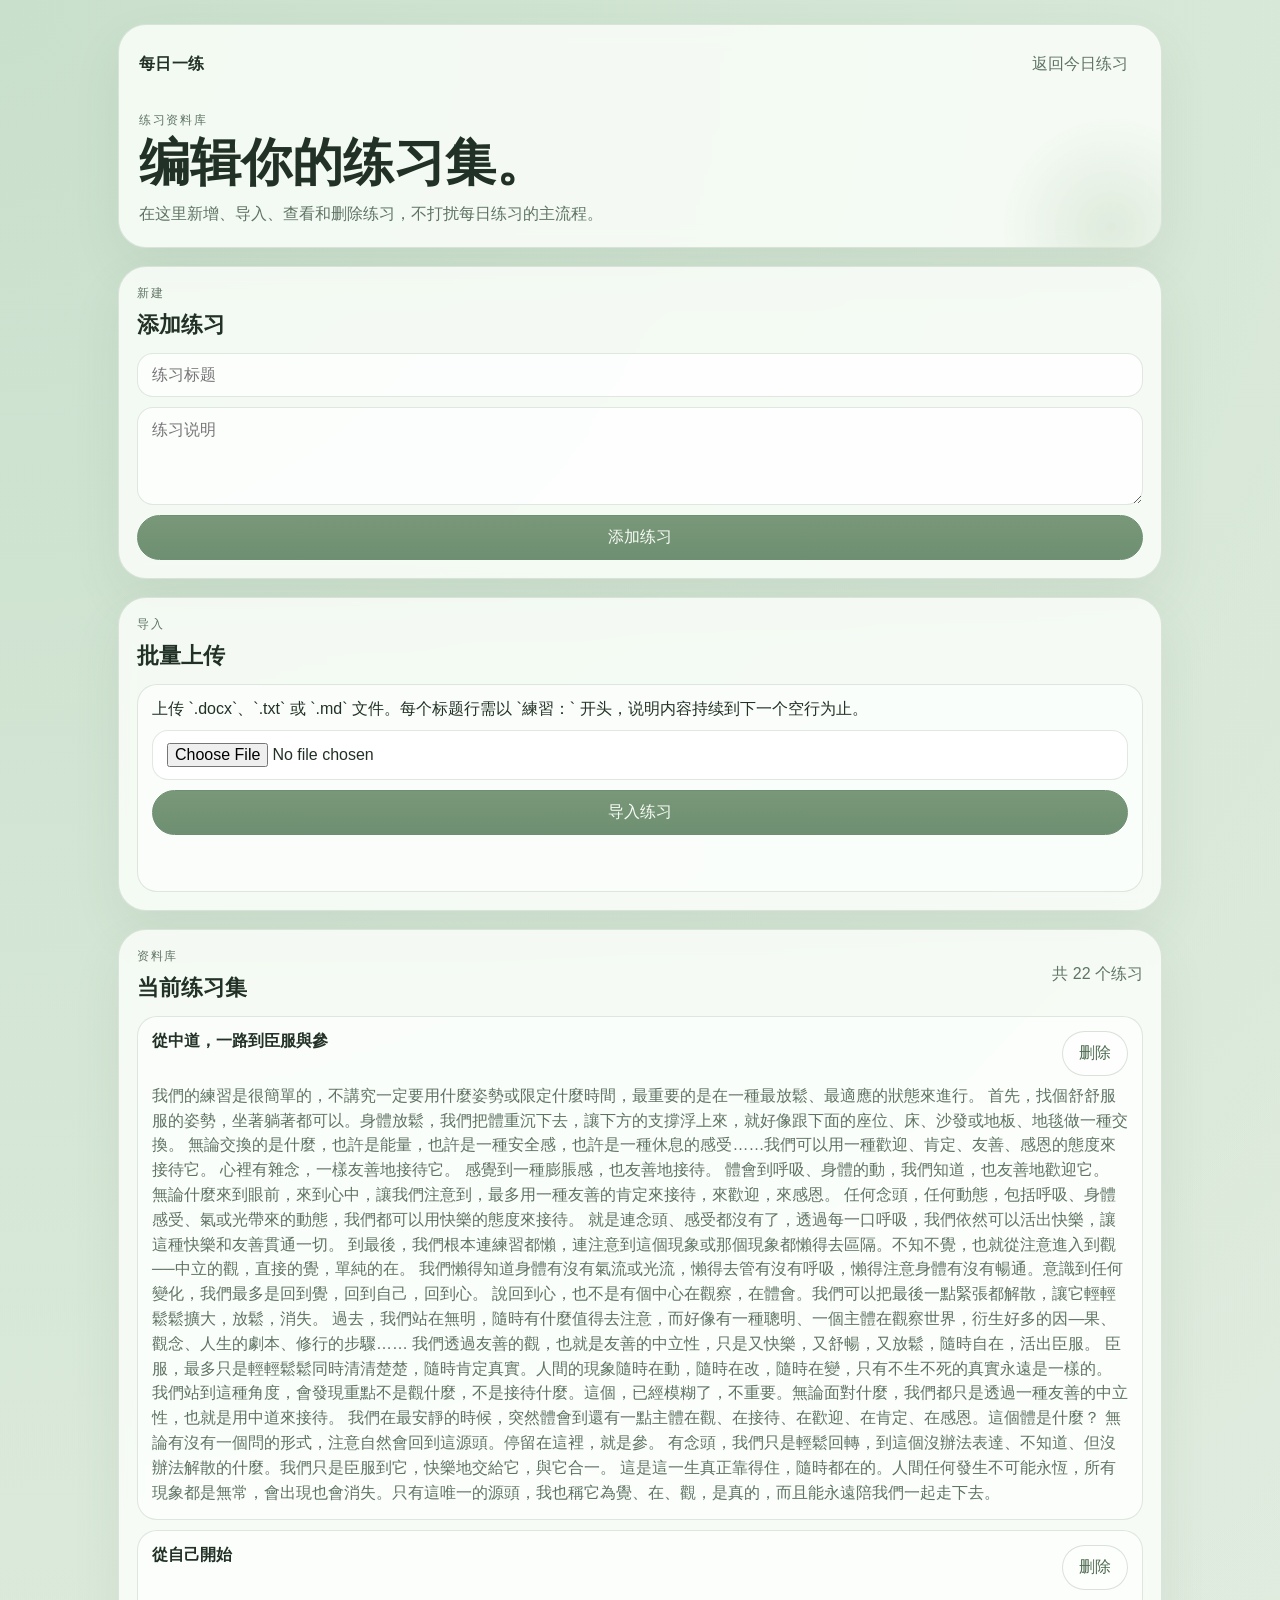
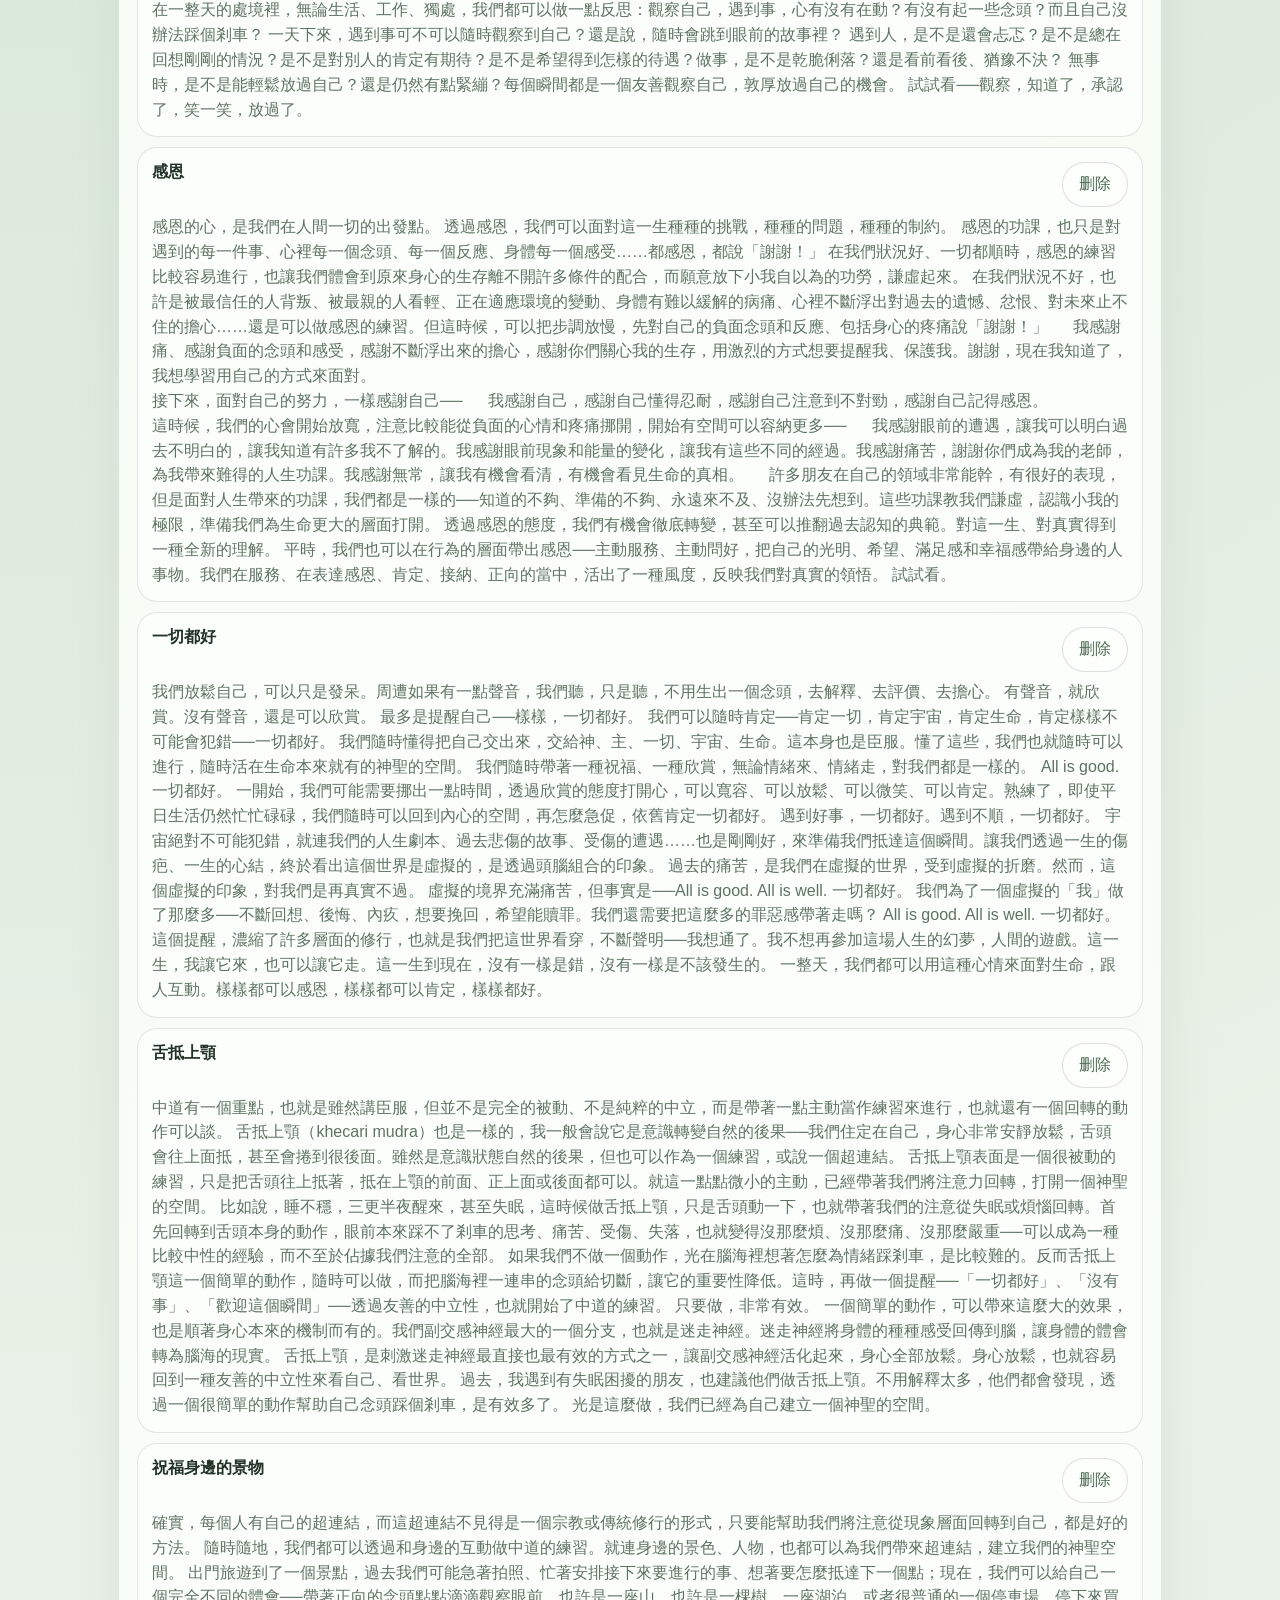
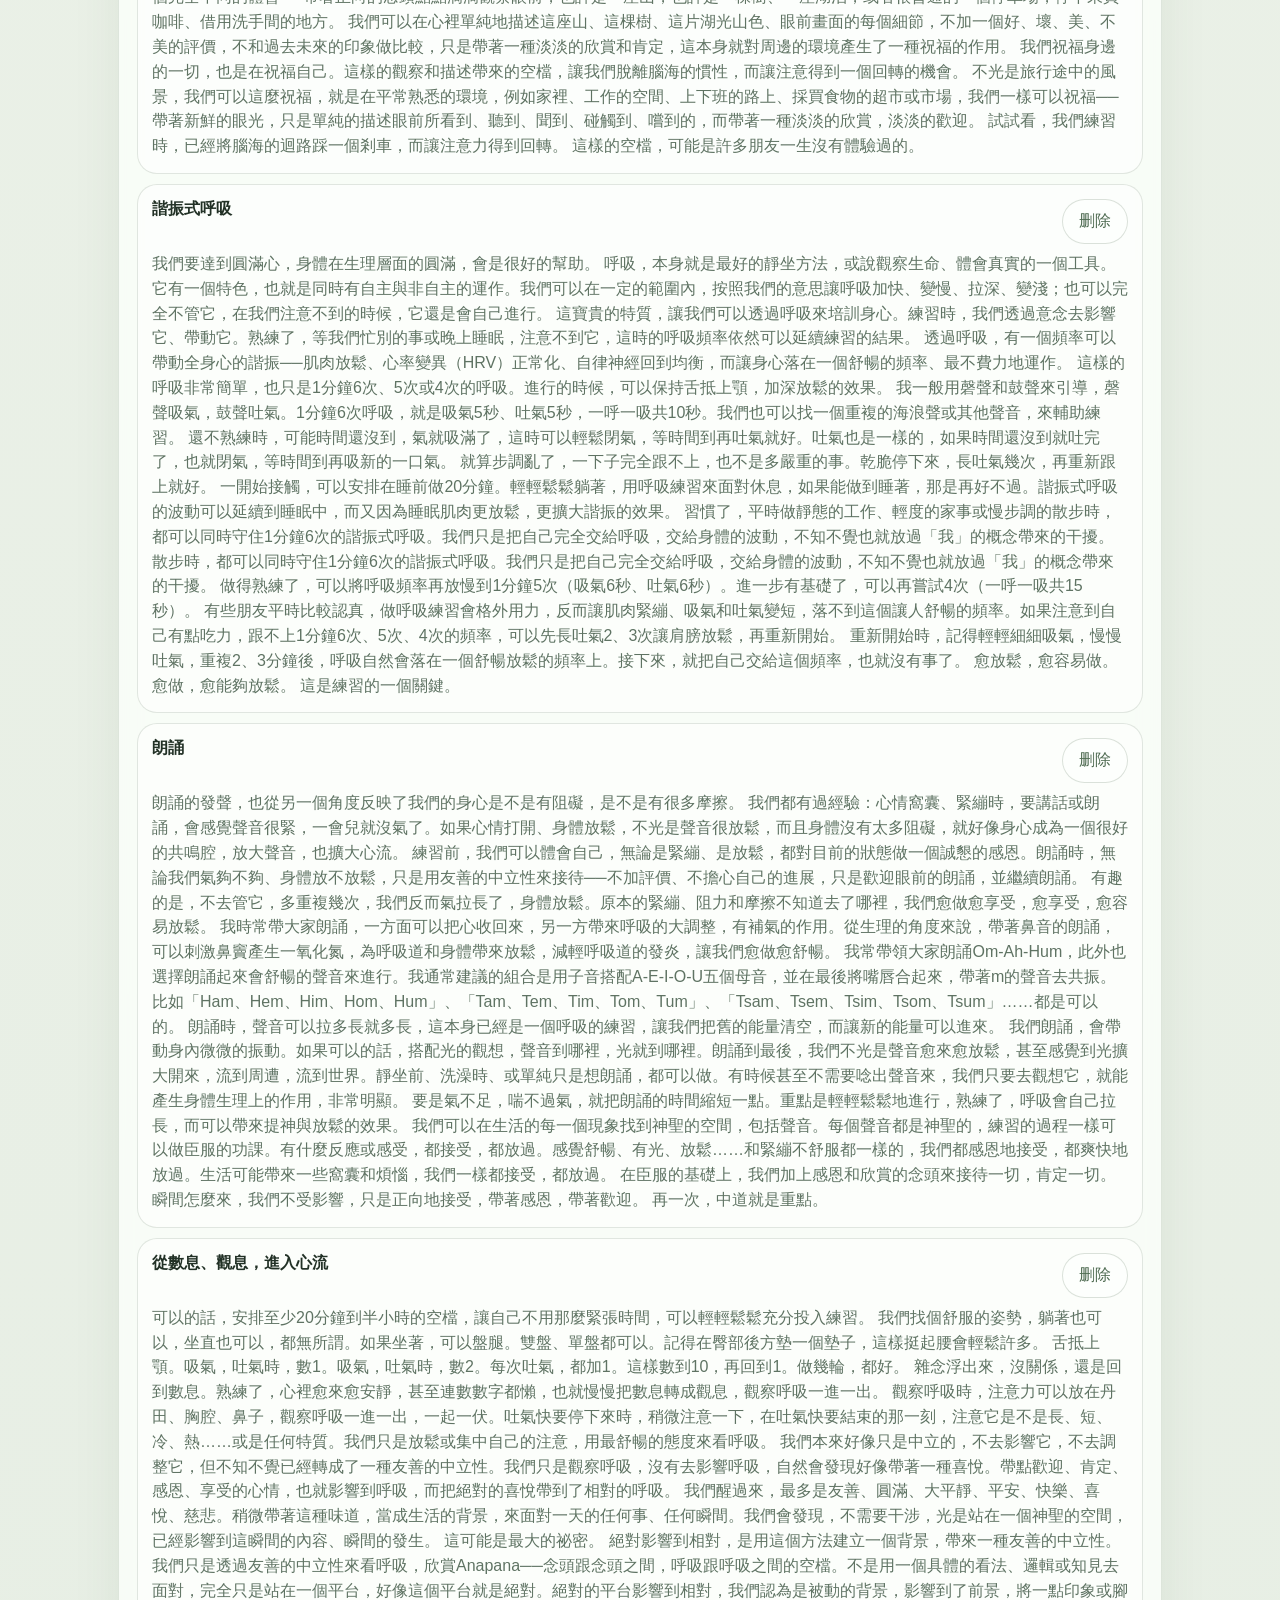
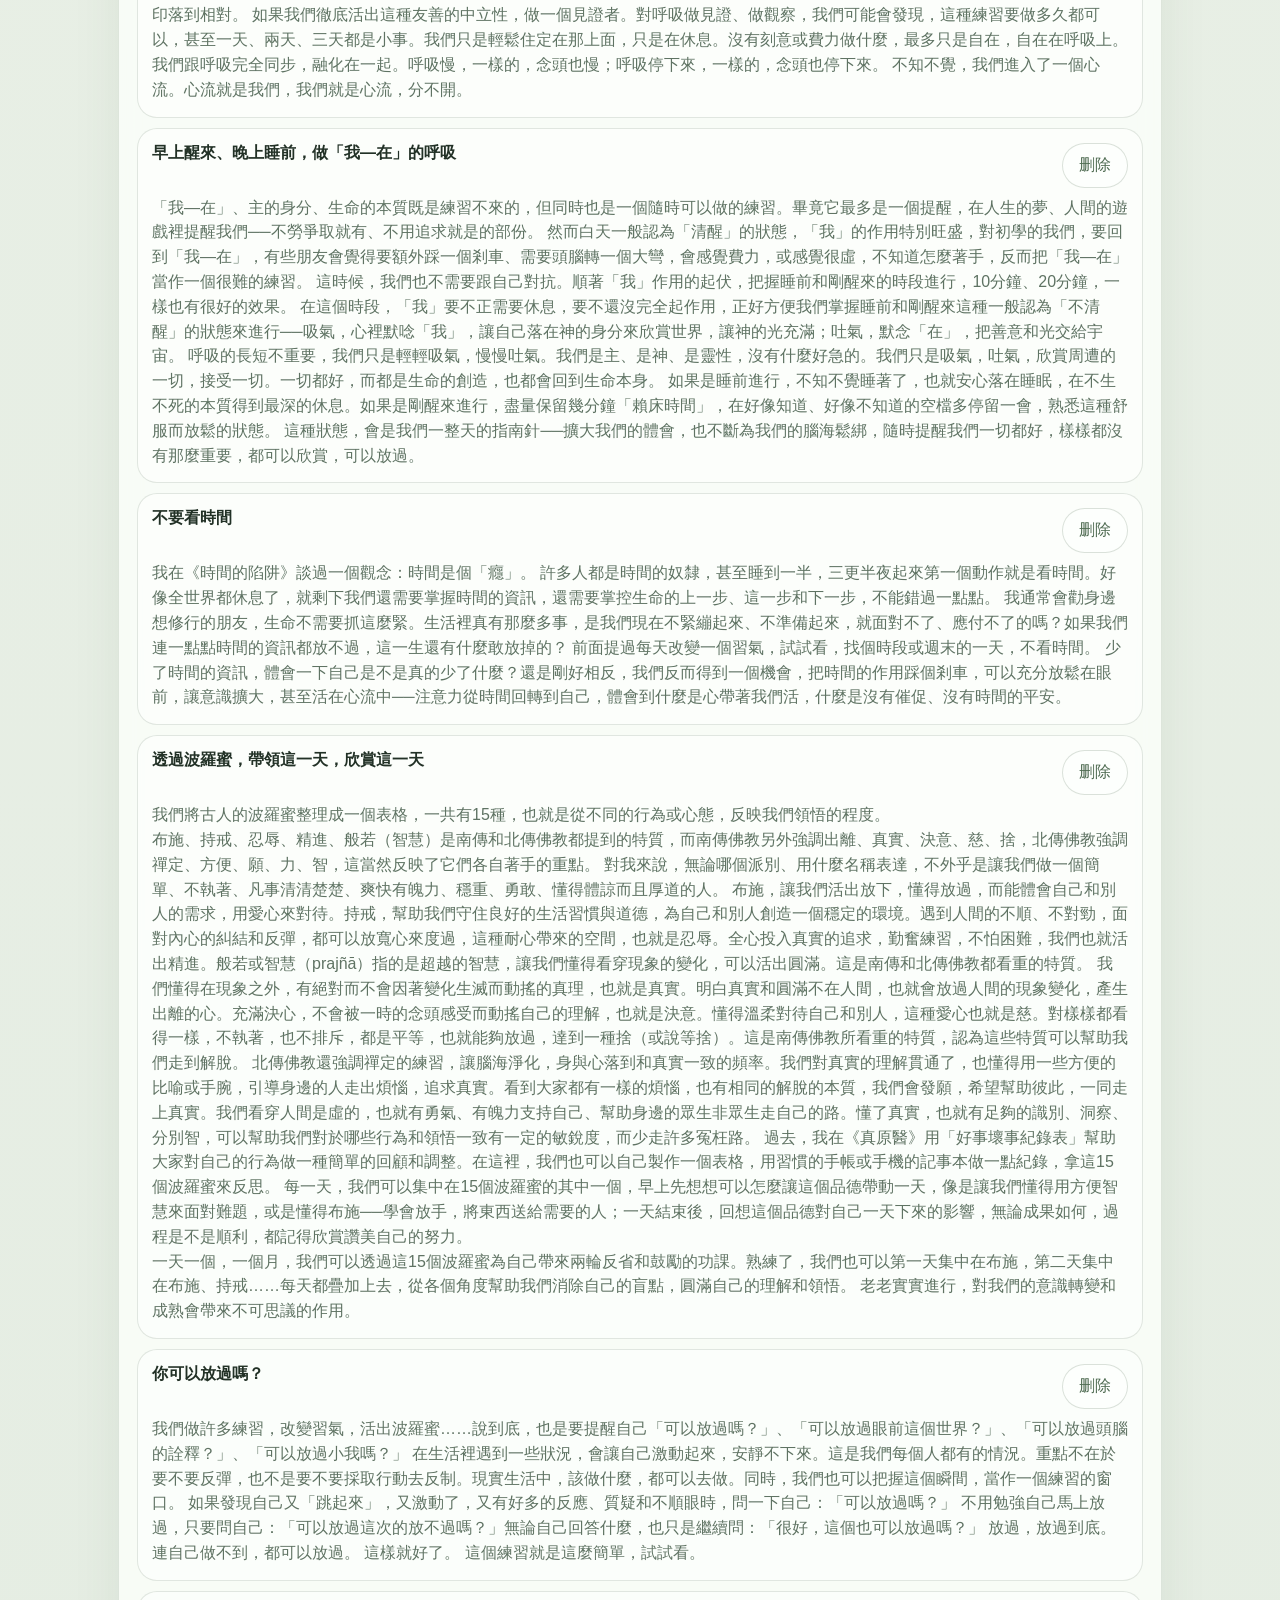
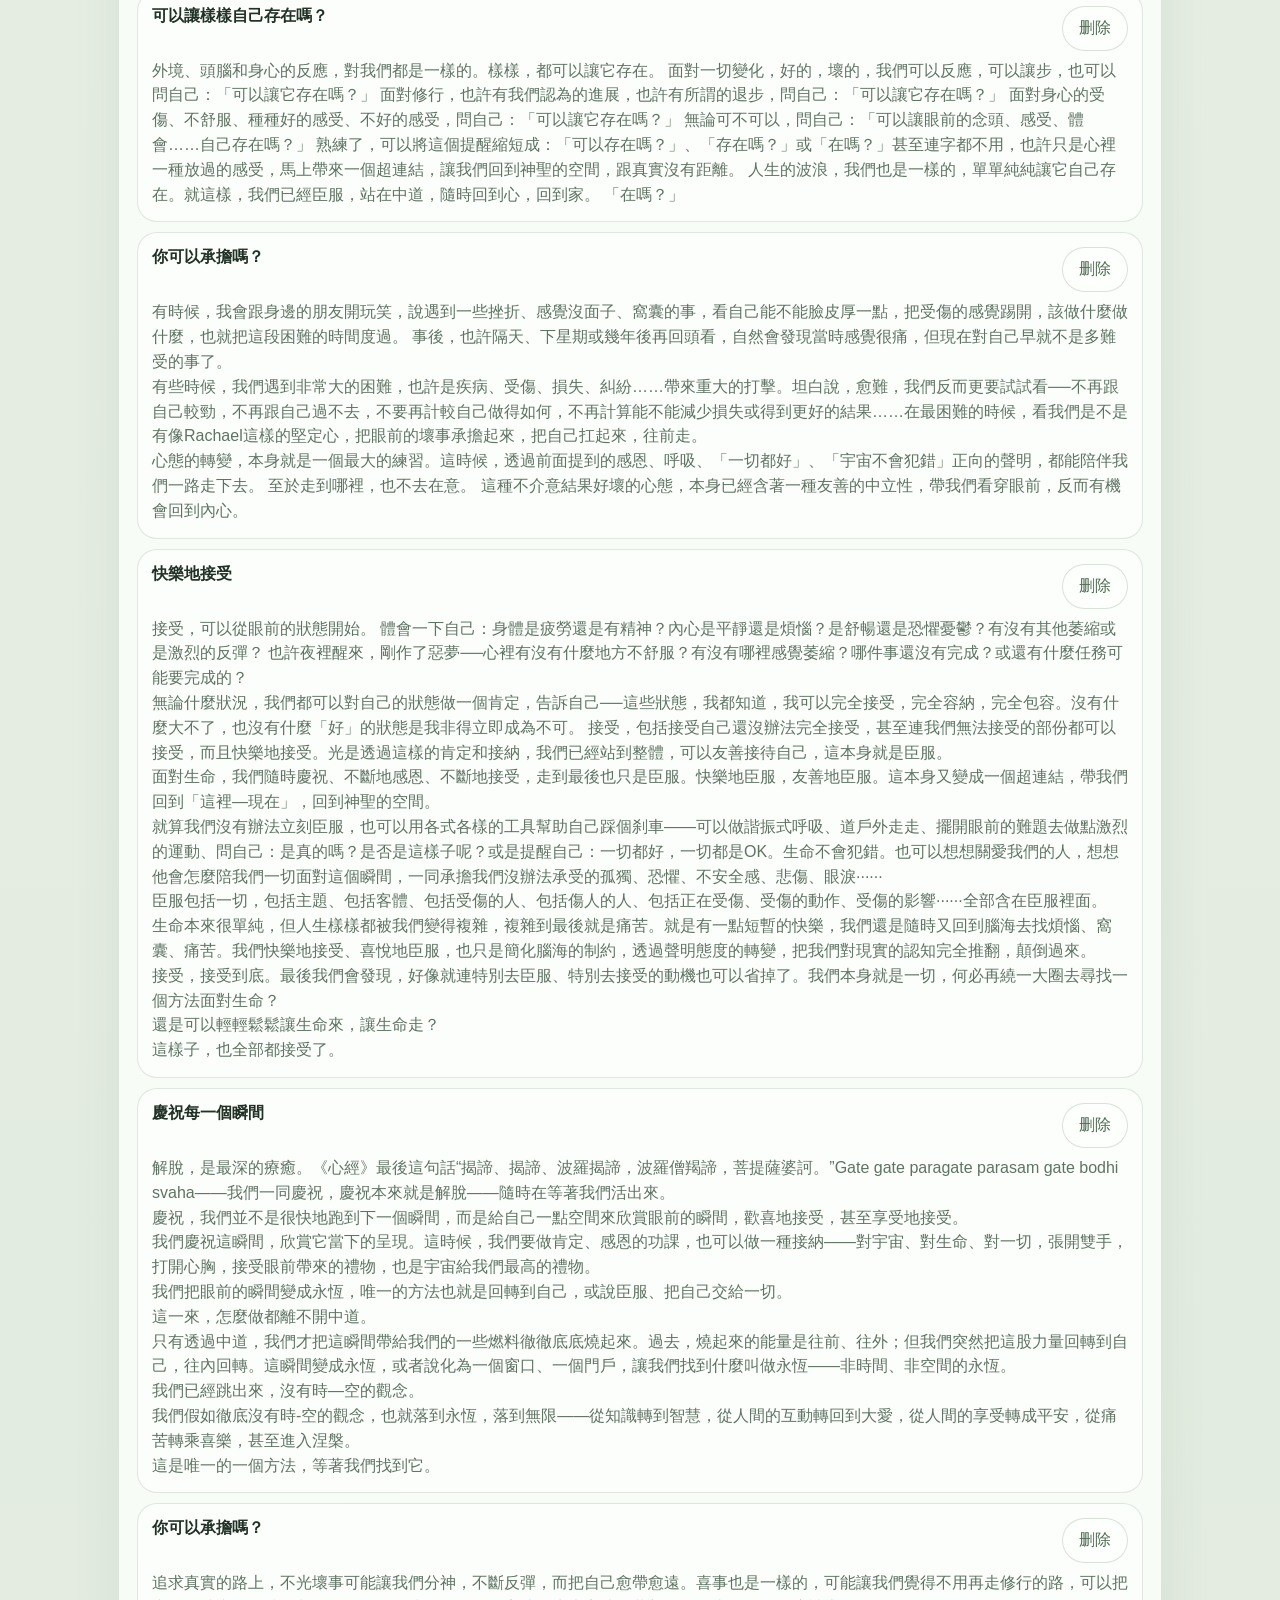
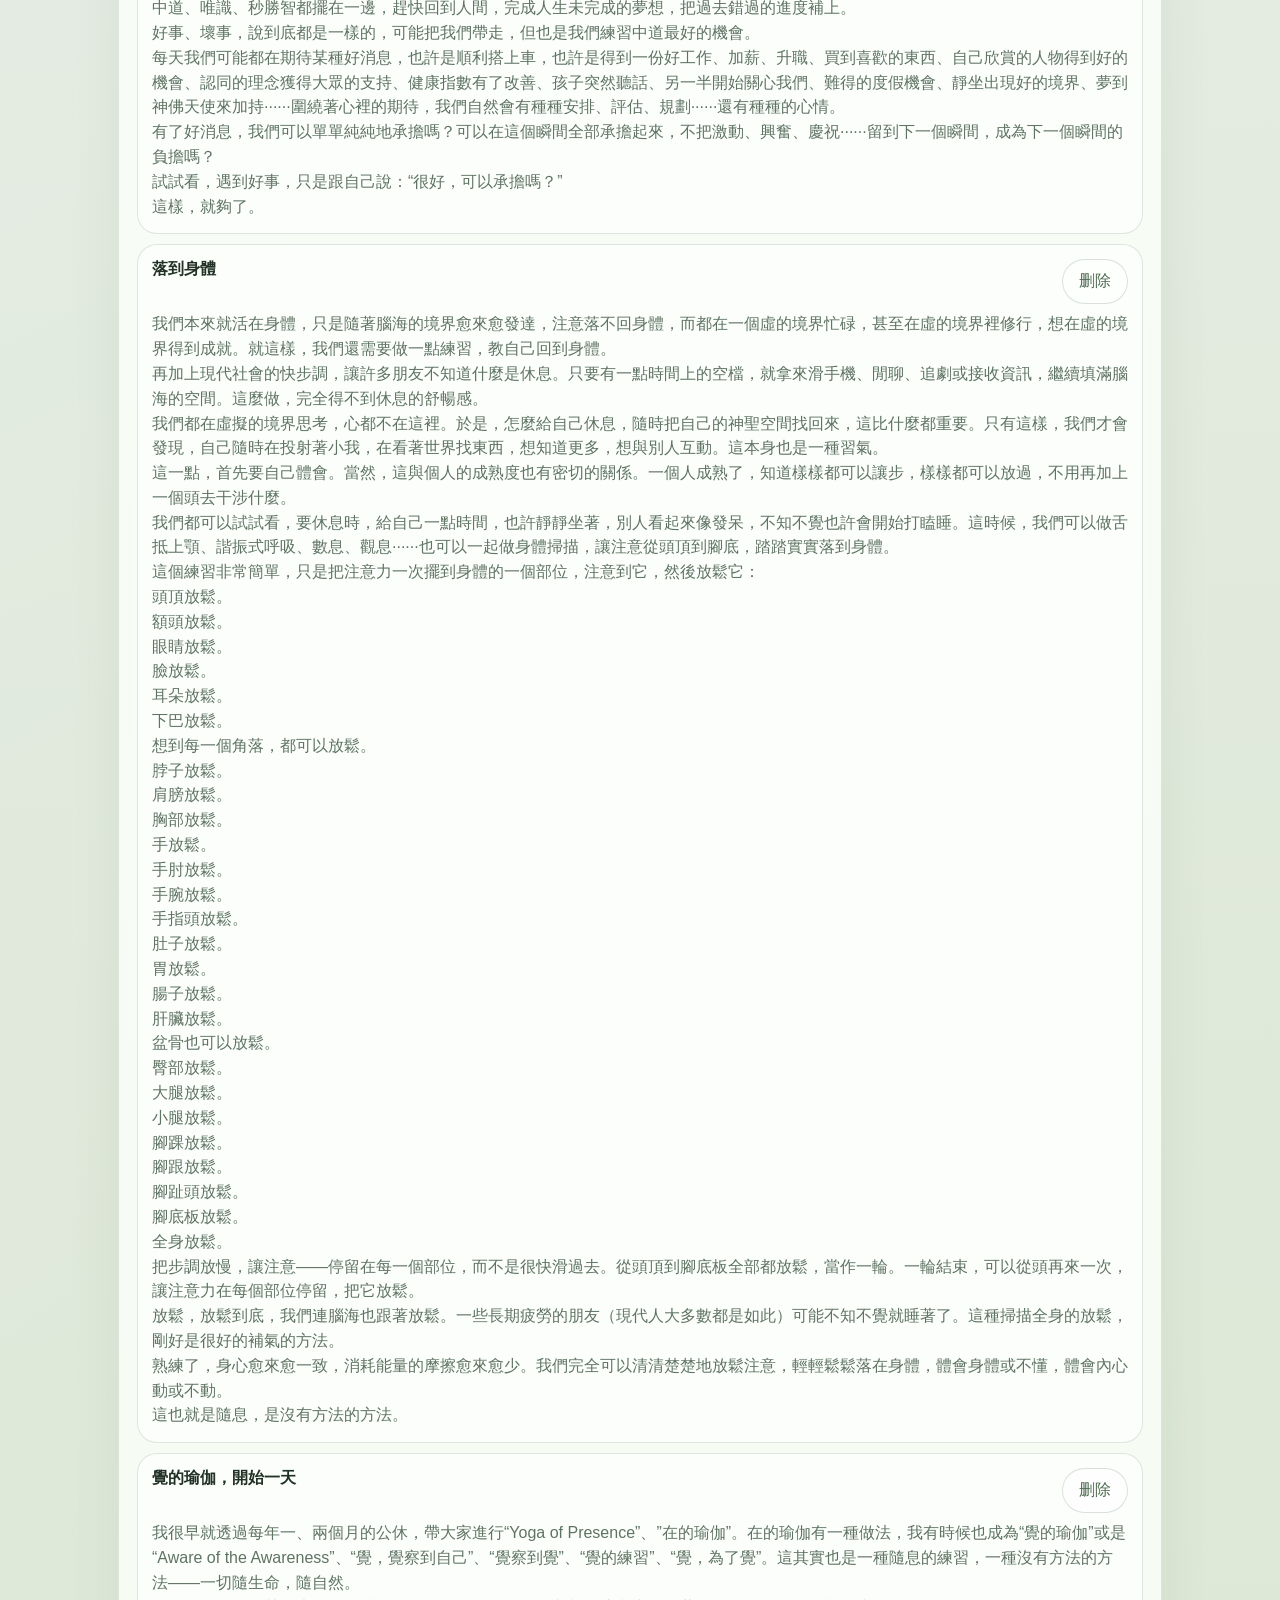
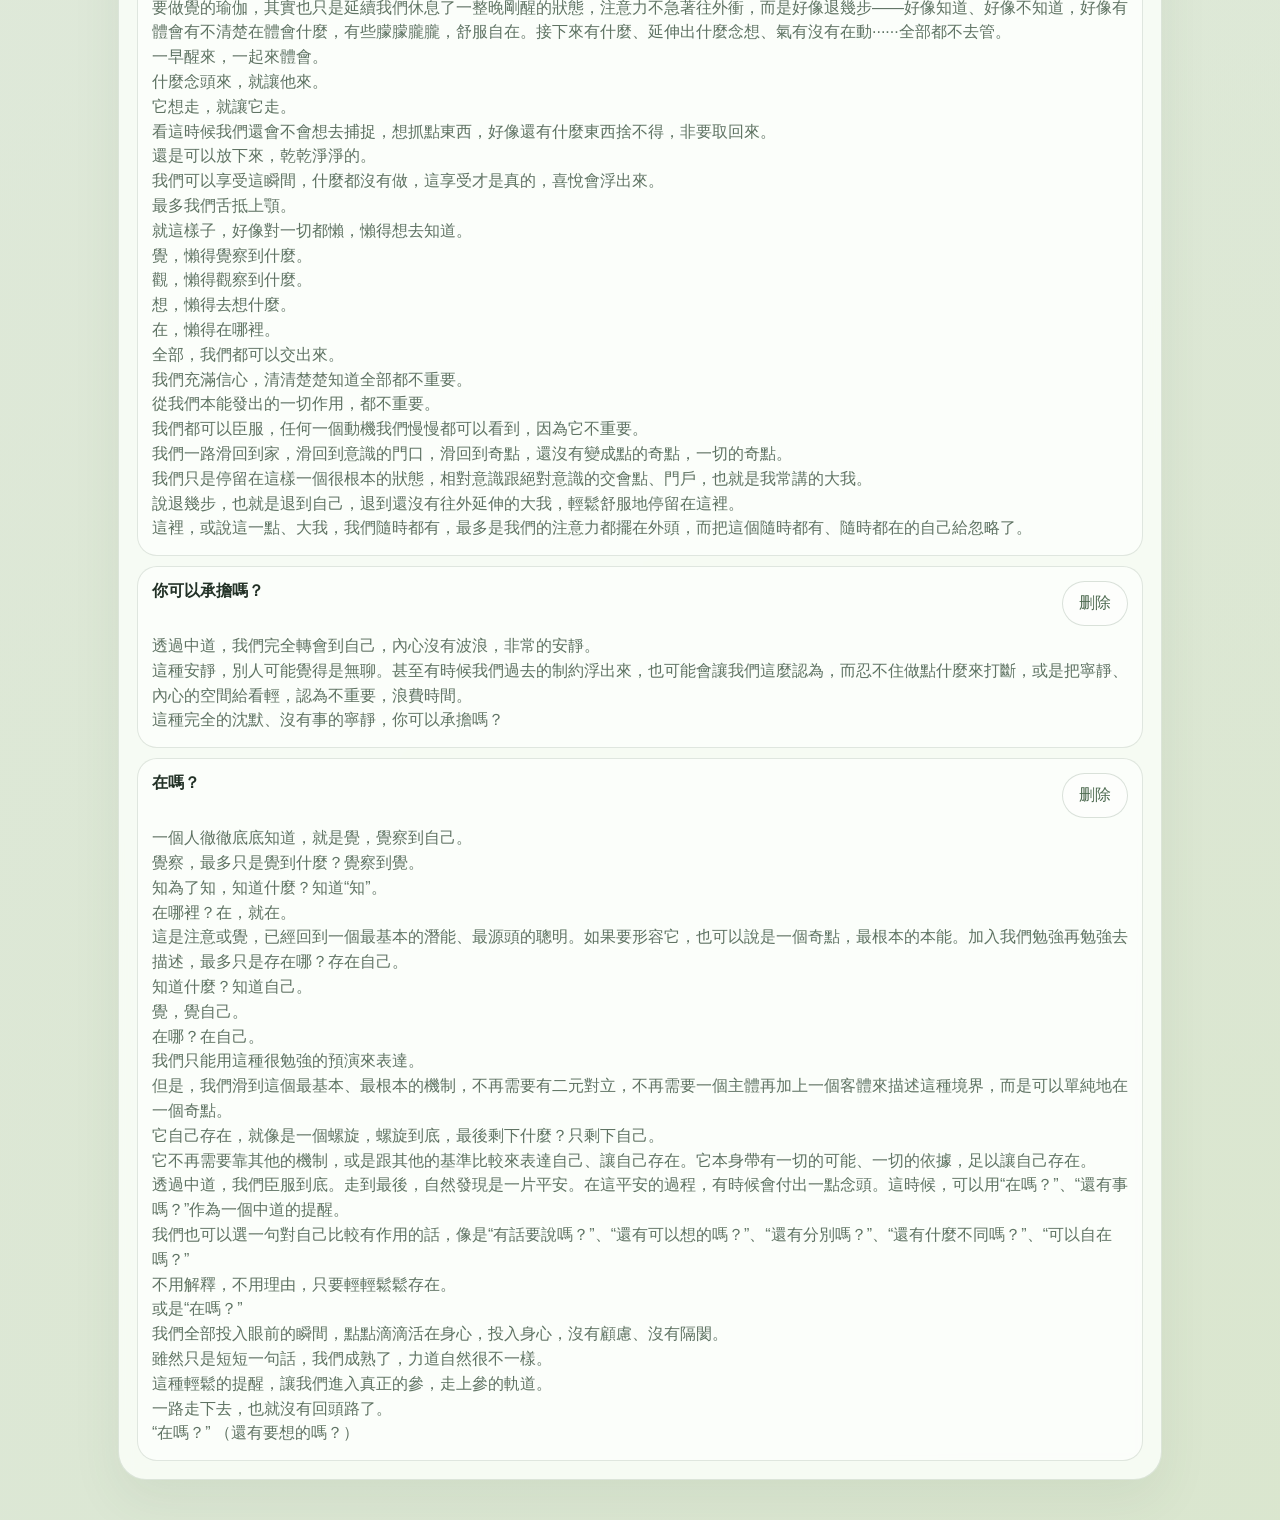
==== commit b3af1e6f: "Translate UI to Simplified Chinese" ====
--- a/manage.html
+++ b/manage.html
@@ -1,5 +1,5 @@
 <!doctype html>
-<html lang="en">
+<html lang="zh-CN">
   <head>
     <meta charset="UTF-8" />
     <meta name="viewport" content="width=device-width, initial-scale=1.0" />
@@ -8,20 +8,20 @@
     <link rel="apple-touch-icon" href="icons/icon-192.png" />
     <link rel="manifest" href="manifest.webmanifest" />
     <link rel="stylesheet" href="styles.css" />
-    <title>Manage Exercises | Wellness Flow</title>
+    <title>编辑练习集 | 每日一练</title>
   </head>
   <body data-page="manage">
     <main class="app-shell">
       <header class="hero-panel hero-compact">
         <nav class="top-nav" aria-label="Primary">
-          <a class="brand" href="index.html">Wellness Flow</a>
-          <a class="nav-link" href="index.html">Back to Today&apos;s Practice</a>
+          <a class="brand" href="index.html">每日一练</a>
+          <a class="nav-link" href="index.html">返回今日练习</a>
         </nav>
         <div class="hero-copy">
-          <p class="eyebrow">Exercise library</p>
-          <h1>Edit your exercises collection.</h1>
+          <p class="eyebrow">练习资料库</p>
+          <h1>编辑你的练习集。</h1>
           <p class="hero-text">
-            Add, import, review, and remove exercises here without crowding the daily flow.
+            在这里新增、导入、查看和删除练习，不打扰每日练习的主流程。
           </p>
         </div>
       </header>
@@ -29,30 +29,30 @@
       <section class="card" aria-labelledby="exercise-title">
         <div class="section-heading">
           <div>
-            <p class="eyebrow">Create</p>
-            <h2 id="exercise-title">Add an exercise</h2>
+            <p class="eyebrow">新建</p>
+            <h2 id="exercise-title">添加练习</h2>
           </div>
         </div>
         <form id="exercise-form" class="stack">
-          <input id="exercise-name" type="text" placeholder="Exercise title" required />
-          <textarea id="exercise-guidance" placeholder="Brief guidance" rows="4" required></textarea>
-          <button type="submit">Add exercise</button>
+          <input id="exercise-name" type="text" placeholder="练习标题" required />
+          <textarea id="exercise-guidance" placeholder="练习说明" rows="4" required></textarea>
+          <button type="submit">添加练习</button>
         </form>
       </section>
 
       <section class="card" aria-labelledby="import-title">
         <div class="section-heading">
           <div>
-            <p class="eyebrow">Import</p>
-            <h2 id="import-title">Bulk upload</h2>
+            <p class="eyebrow">导入</p>
+            <h2 id="import-title">批量上传</h2>
           </div>
         </div>
         <div class="import-box stack">
           <label for="exercise-file">
-            Upload `.docx`, `.txt`, or `.md`. Each title line should start with `練習：`, and the guidance continues until the next empty line.
+            上传 `.docx`、`.txt` 或 `.md` 文件。每个标题行需以 `練習：` 开头，说明内容持续到下一个空行为止。
           </label>
           <input id="exercise-file" type="file" accept=".docx,.txt,.md,.text" />
-          <button id="import-exercises" type="button">Import exercises</button>
+          <button id="import-exercises" type="button">导入练习</button>
           <p id="import-status" class="status"></p>
         </div>
       </section>
@@ -60,8 +60,8 @@
       <section class="card" aria-labelledby="library-title">
         <div class="section-heading">
           <div>
-            <p class="eyebrow">Library</p>
-            <h2 id="library-title">Current exercise pool</h2>
+            <p class="eyebrow">资料库</p>
+            <h2 id="library-title">当前练习集</h2>
           </div>
           <p id="exercise-count" class="muted"></p>
         </div>
--- a/styles.css
+++ b/styles.css
@@ -140,7 +140,7 @@
 
 .hero-text {
   margin: 12px 0 0;
-  max-width: 56ch;
+  max-width: 100%;
   font-size: 1rem;
   line-height: 1.6;
 }
